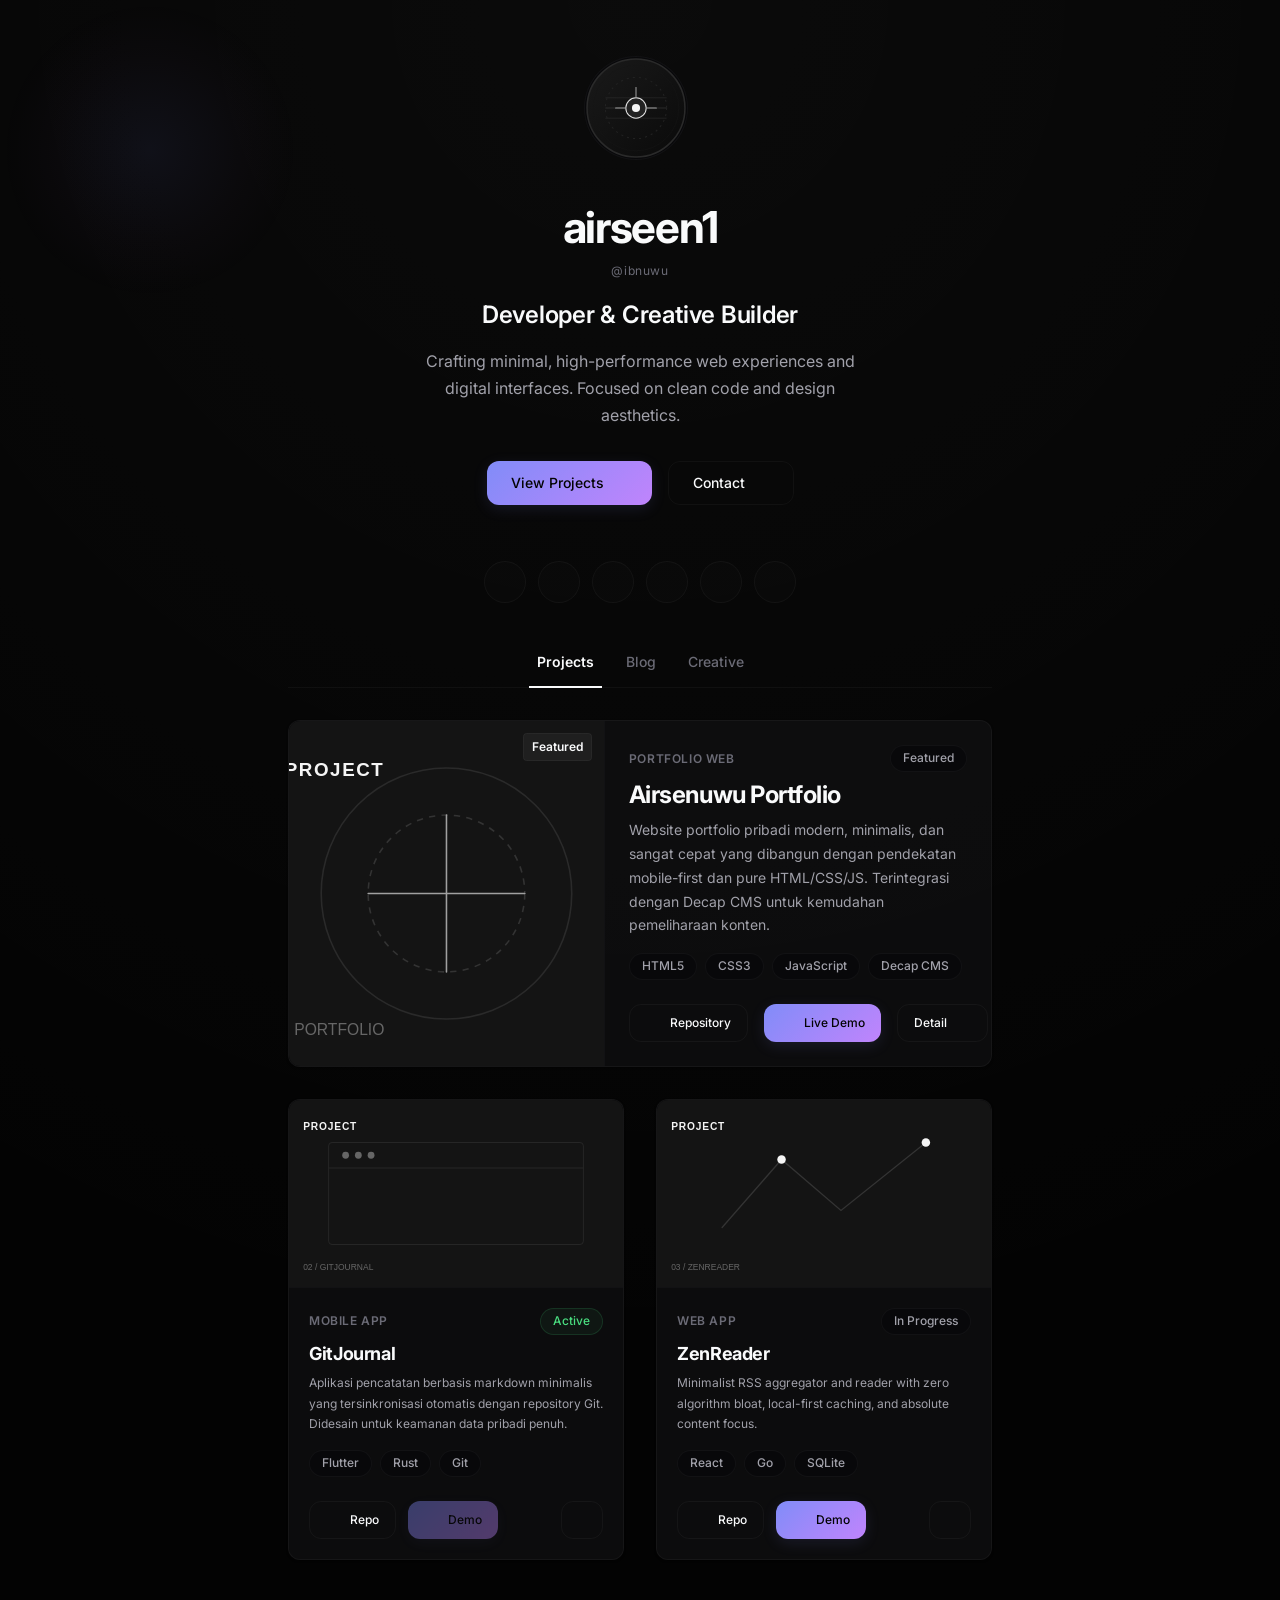
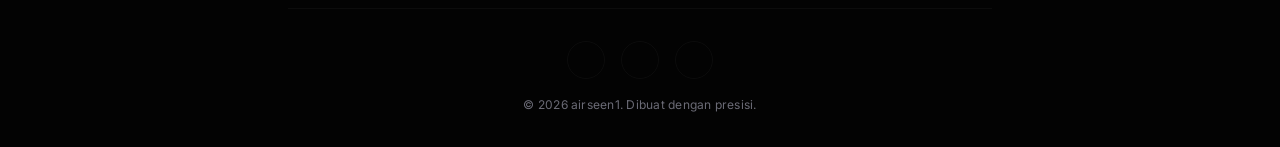
==== index.html @ 1fdd9e70 "baru" ====
<!DOCTYPE html>
<html lang="id">
<head>
  <meta charset="UTF-8">
  <meta name="viewport" content="width=device-width, initial-scale=1.0">
  <meta http-equiv="X-UA-Compatible" content="ie=edge">
  
  <title>airseen1 — Personal Portfolio</title>
  <meta name="description" content="Personal portfolio of airseen1 (ibnuwu). Developer & Creative. Modern, minimalis, dan sangat cepat.">
  
  <!-- SEO & Social Meta Tags -->
  <meta property="og:title" content="airseen1 — Personal Portfolio">
  <meta property="og:description" content="Personal portfolio of airseen1 (ibnuwu). Developer & Creative. Modern, minimalis, dan sangat cepat.">
  <meta property="og:type" content="website">
  <meta property="og:url" content="https://ibnuwu.github.io/airsenuwu/">
  <meta property="og:image" content="https://ibnuwu.github.io/airsenuwu/assets/images/og-image.png">
  <meta property="og:site_name" content="airseen1">
  
  <meta name="twitter:card" content="summary_large_image">
  <meta name="twitter:creator" content="@ibnuwu">
  <meta name="twitter:title" content="airseen1 — Personal Portfolio">
  <meta name="twitter:description" content="Personal portfolio of airseen1 (ibnuwu). Developer & Creative. Modern, minimalis, dan sangat cepat.">
  <meta name="twitter:image" content="https://ibnuwu.github.io/airsenuwu/assets/images/og-image.png">

  <!-- Favicon (Inline Minimal SVG) -->
  <link rel="icon" type="image/svg+xml" href="data:image/svg+xml,<svg xmlns=%22http://www.w3.org/2000/svg%22 viewBox=%220 0 100 100%22><rect width=%22100%22 height=%22100%22 rx=%2220%22 fill=%22%230a0a0a%22/><text y=%2265%22 x=%2225%22 font-family=%22sans-serif%22 font-size=%2250%22 font-weight=%22bold%22 fill=%22%23f5f5f5%22>a</text></svg>">

  <!-- Google Fonts — Inter -->
  <link rel="preconnect" href="https://fonts.googleapis.com">
  <link rel="preconnect" href="https://fonts.gstatic.com" crossorigin>
  <link href="https://fonts.googleapis.com/css2?family=Inter:wght@400;500;600;700&display=swap" rel="stylesheet">

  <!-- Styles -->
  <link rel="stylesheet" href="assets/css/variables.css">
  <link rel="stylesheet" href="assets/css/base.css">
  <link rel="stylesheet" href="assets/css/components.css">
  <link rel="stylesheet" href="assets/css/responsive.css">
</head>
<body>

  <!-- App Container -->
  <div class="container flex flex-col min-h-screen">
    
    <!-- Header / Navigation Shell -->
    <header class="w-full mt-8 mb-6 fade-in delay-1" id="main-header">
      <!-- Nav will be finalized in tabs & components -->
    </header>

    <!-- Main Content -->
    <main class="flex-grow w-full">
      <!-- Section: Hero (Phase 5) -->
      <section id="hero" class="w-full fade-in delay-1">
        
        <!-- Avatar Wrapper -->
        <div class="hero-avatar-wrapper fade-in delay-1">
          <img src="assets/images/profile/avatar.svg" alt="airseen1 Profile Picture" class="hero-avatar" width="104" height="104" decoding="async">
        </div>

        <!-- Heading Group -->
        <div class="hero-meta mb-4 fade-in delay-2">
          <h1 class="mb-1">airseen1</h1>
          <span>@ibnuwu</span>
        </div>

        <!-- Tagline & Bio -->
        <p class="hero-tagline mb-3 fade-in delay-2">Developer & Creative Builder</p>
        <p class="hero-bio mb-8 fade-in delay-3">
          Crafting minimal, high-performance web experiences and digital interfaces. Focused on clean code and design aesthetics.
        </p>

        <!-- CTA Buttons -->
        <div class="hero-actions mb-8 fade-in delay-3">
          <a href="#projects" class="btn btn-primary" id="btn-view-projects">
            <span>View Projects</span>
            <i data-lucide="arrow-right" class="icon-sm" aria-hidden="true"></i>
          </a>
          <a href="mailto:ibnuhandjn@gmail.com" class="btn btn-outline" id="btn-contact">
            <span>Contact</span>
            <i data-lucide="mail" class="icon-sm" aria-hidden="true"></i>
          </a>
        </div>

        <!-- Social Media Icons Row -->
        <div class="hero-socials fade-in delay-4">
          <a href="https://www.instagram.com/airseen1?igsh=MWx2OWZ6ajFoNWZ3YQ==" target="_blank" rel="noopener noreferrer" class="social-link" aria-label="Instagram Profile" title="Instagram">
            <i data-lucide="instagram" aria-hidden="true"></i>
            <span class="sr-only">Instagram</span>
          </a>
          <a href="https://github.com/Ibnuwu" target="_blank" rel="noopener noreferrer" class="social-link" aria-label="GitHub Profile" title="GitHub">
            <i data-lucide="github" aria-hidden="true"></i>
            <span class="sr-only">GitHub</span>
          </a>
          <a href="https://x.com/HamdddIbnu" target="_blank" rel="noopener noreferrer" class="social-link" aria-label="X Profile" title="X (Twitter)">
            <i data-lucide="twitter" aria-hidden="true"></i>
            <span class="sr-only">X (Twitter)</span>
          </a>
          <a href="https://tiktok.com/@ibnuwu" target="_blank" rel="noopener noreferrer" class="social-link" aria-label="TikTok Profile" title="TikTok">
            <i data-lucide="video" aria-hidden="true"></i>
            <span class="sr-only">TikTok</span>
          </a>
          <a href="https://pinterest.com/ibnuwu" target="_blank" rel="noopener noreferrer" class="social-link" aria-label="Pinterest Profile" title="Pinterest">
            <i data-lucide="pin" aria-hidden="true"></i>
            <span class="sr-only">Pinterest</span>
          </a>
          <a href="mailto:ibnuhandjn@gmail.com" class="social-link" aria-label="Kirim Email" title="Email">
            <i data-lucide="mail" aria-hidden="true"></i>
            <span class="sr-only">Email</span>
          </a>
        </div>

      </section>

      <!-- Section: Navigation Tab Bar (Phase 6) -->
      <section id="content-nav" class="w-full mt-8">
        <div class="tabs-container fade-in delay-4" role="tablist" aria-label="Portfolio Sections">
          <div class="tabs-wrapper flex justify-center">
            <button class="tab-btn active" data-tab="projects" aria-selected="true" role="tab" id="tab-projects" aria-controls="panel-projects">
              Projects
            </button>
            <button class="tab-btn" data-tab="blog" aria-selected="false" role="tab" id="tab-blog" aria-controls="panel-blog">
              Blog
            </button>
            <button class="tab-btn" data-tab="creative" aria-selected="false" role="tab" id="tab-creative" aria-controls="panel-creative">
              Creative
            </button>
          </div>
        </div>
      </section>

      <!-- Section: Dynamic Content Area (Phases 7, 8, 9) -->
      <section id="tab-content" class="w-full mt-8" aria-live="polite">
        
        <!-- Tab Panel: Projects -->
        <div id="panel-projects" class="tab-panel active fade-in" role="tabpanel" aria-labelledby="tab-projects">
          
          <div class="projects-section flex flex-col gap-8" id="projects-container">
            
            <!-- Featured Project (Full-Width Card) -->
            <div class="project-card featured-card card flex flex-col" id="featured-project">
              <div class="project-thumbnail-wrapper">
                <img src="assets/images/projects/project-featured.svg" alt="Airsenuwu Portfolio Thumbnail" class="project-thumbnail" width="400" height="220" loading="lazy" decoding="async">
                <span class="project-status badge-completed">Featured</span>
              </div>
              <div class="project-content flex flex-col justify-between">
                <div>
                  <div class="flex items-center justify-between mb-2">
                    <span class="project-category text-xs fw-semibold text-tertiary">Portfolio Web</span>
                    <span class="pill">Completed</span>
                  </div>
                  <h3 class="project-title text-xl fw-bold text-primary mb-2">Airsenuwu Portfolio</h3>
                  <p class="project-description text-sm text-secondary mb-4">
                    Website portfolio pribadi modern, minimalis, dan sangat cepat yang dibangun dengan pendekatan mobile-first dan pure HTML/CSS/JS. Terintegrasi dengan Decap CMS untuk kemudahan pemeliharaan konten.
                  </p>
                  <div class="project-tech-stack flex flex-wrap gap-2 mb-6">
                    <span class="pill">HTML5</span>
                    <span class="pill">CSS3</span>
                    <span class="pill">JavaScript</span>
                    <span class="pill">Decap CMS</span>
                  </div>
                </div>
                <div class="project-links flex gap-4">
                  <a href="https://github.com/Ibnuwu/airsenuwu" target="_blank" rel="noopener noreferrer" class="btn btn-outline btn-sm-action" aria-label="GitHub Repository untuk Airsenuwu Portfolio">
                    <i data-lucide="github" class="icon-sm" aria-hidden="true"></i>
                    <span>Repository</span>
                  </a>
                  <a href="https://ibnuwu.github.io/airsenuwu/" target="_blank" rel="noopener noreferrer" class="btn btn-primary btn-sm-action" aria-label="Live Demo untuk Airsenuwu Portfolio">
                    <i data-lucide="external-link" class="icon-sm" aria-hidden="true"></i>
                    <span>Live Demo</span>
                  </a>
                </div>
              </div>
            </div>

            <!-- Normal Projects Grid -->
            <div class="projects-grid">
              
              <!-- Project 1 -->
              <div class="project-card card flex flex-col">
                <div class="project-thumbnail-wrapper">
                  <img src="assets/images/projects/project-1.svg" alt="GitJournal Thumbnail" class="project-thumbnail" width="400" height="220" loading="lazy" decoding="async">
                </div>
                <div class="project-content flex flex-col justify-between flex-grow">
                  <div>
                    <div class="flex items-center justify-between mb-2">
                      <span class="project-category text-xs fw-semibold text-tertiary">Mobile App</span>
                      <span class="pill status-active">Active</span>
                    </div>
                    <h3 class="project-title text-md fw-bold text-primary mb-2">GitJournal</h3>
                    <p class="project-description text-xs text-secondary mb-4">
                      Aplikasi pencatatan berbasis markdown minimalis yang tersinkronisasi otomatis dengan repository Git. Didesain untuk keamanan data pribadi penuh.
                    </p>
                    <div class="project-tech-stack flex flex-wrap gap-2 mb-6">
                      <span class="pill">Flutter</span>
                      <span class="pill">Rust</span>
                      <span class="pill">Git</span>
                    </div>
                  </div>
                  <div class="project-links flex gap-3">
                    <a href="https://github.com/Ibnuwu" target="_blank" rel="noopener noreferrer" class="btn btn-outline btn-sm-action" aria-label="GitHub Repository untuk GitJournal">
                      <i data-lucide="github" class="icon-sm" aria-hidden="true"></i>
                      <span>Repo</span>
                    </a>
                    <a href="#" class="btn btn-primary btn-sm-action disabled" aria-label="Live Demo tidak tersedia untuk GitJournal" tabindex="-1">
                      <i data-lucide="external-link" class="icon-sm" aria-hidden="true"></i>
                      <span>Demo</span>
                    </a>
                  </div>
                </div>
              </div>

              <!-- Project 2 -->
              <div class="project-card card flex flex-col">
                <div class="project-thumbnail-wrapper">
                  <img src="assets/images/projects/project-2.svg" alt="ZenReader Thumbnail" class="project-thumbnail" width="400" height="220" loading="lazy" decoding="async">
                </div>
                <div class="project-content flex flex-col justify-between flex-grow">
                  <div>
                    <div class="flex items-center justify-between mb-2">
                      <span class="project-category text-xs fw-semibold text-tertiary">Web App</span>
                      <span class="pill status-progress">In Progress</span>
                    </div>
                    <h3 class="project-title text-md fw-bold text-primary mb-2">ZenReader</h3>
                    <p class="project-description text-xs text-secondary mb-4">
                      Minimalist RSS aggregator and reader with zero algorithm bloat, local-first caching, and absolute content focus.
                    </p>
                    <div class="project-tech-stack flex flex-wrap gap-2 mb-6">
                      <span class="pill">React</span>
                      <span class="pill">Go</span>
                      <span class="pill">SQLite</span>
                    </div>
                  </div>
                  <div class="project-links flex gap-3">
                    <a href="https://github.com/Ibnuwu" target="_blank" rel="noopener noreferrer" class="btn btn-outline btn-sm-action" aria-label="GitHub Repository untuk ZenReader">
                      <i data-lucide="github" class="icon-sm" aria-hidden="true"></i>
                      <span>Repo</span>
                    </a>
                    <a href="https://ibnuwu.github.io/" target="_blank" rel="noopener noreferrer" class="btn btn-primary btn-sm-action" aria-label="Live Demo untuk ZenReader">
                      <i data-lucide="external-link" class="icon-sm" aria-hidden="true"></i>
                      <span>Demo</span>
                    </a>
                  </div>
                </div>
              </div>

            </div>

          </div>

        </div>

        <!-- Tab Panel: Blog -->
        <div id="panel-blog" class="tab-panel hidden fade-in" role="tabpanel" aria-labelledby="tab-blog" aria-hidden="true">
          
          <div class="blog-section flex flex-col gap-6" id="blog-container">
            
            <!-- Blog Item 1 -->
            <article class="blog-item card">
              <a href="#" class="blog-link flex flex-col justify-between h-full p-6">
                <div>
                  <div class="flex items-center gap-3 mb-3">
                    <span class="pill">Cerpen</span>
                    <time class="blog-date text-xs text-tertiary" datetime="2026-06-14">14 Jun 2026</time>
                  </div>
                  <h3 class="blog-title text-md fw-bold text-primary mb-2">Misteri Jam Dinding Tua</h3>
                  <p class="blog-excerpt text-xs text-secondary mb-4">
                    Setiap malam jam itu berdentang tepat pada pukul 12, membawa kenangan aneh dari masa lalu yang tak pernah terjadi...
                  </p>
                </div>
                <div class="blog-footer flex items-center justify-between mt-2 pt-2 border-t border-solid border-border-hover">
                  <span class="text-xs fw-medium text-accent">Baca Selengkapnya</span>
                  <i data-lucide="arrow-up-right" class="icon-sm text-tertiary"></i>
                </div>
              </a>
            </article>

            <!-- Blog Item 2 -->
            <article class="blog-item card">
              <a href="#" class="blog-link flex flex-col justify-between h-full p-6">
                <div>
                  <div class="flex items-center gap-3 mb-3">
                    <span class="pill">Tutorial</span>
                    <time class="blog-date text-xs text-tertiary" datetime="2026-05-20">20 Mei 2026</time>
                  </div>
                  <h3 class="blog-title text-md fw-bold text-primary mb-2">Membangun Design System Minimalis dengan CSS Custom Properties</h3>
                  <p class="blog-excerpt text-xs text-secondary mb-4">
                    Panduan praktis merancang warna, tipografi, dan grid tokens yang tangguh, clean, dan mudah dipelihara menggunakan native CSS.
                  </p>
                </div>
                <div class="blog-footer flex items-center justify-between mt-2 pt-2 border-t border-solid border-border-hover">
                  <span class="text-xs fw-medium text-accent">Baca Selengkapnya</span>
                  <i data-lucide="arrow-up-right" class="icon-sm text-tertiary"></i>
                </div>
              </a>
            </article>

            <!-- Blog Item 3 -->
            <article class="blog-item card">
              <a href="#" class="blog-link flex flex-col justify-between h-full p-6">
                <div>
                  <div class="flex items-center gap-3 mb-3">
                    <span class="pill">Review</span>
                    <time class="blog-date text-xs text-tertiary" datetime="2026-04-12">12 Apr 2026</time>
                  </div>
                  <h3 class="blog-title text-md fw-bold text-primary mb-2">Review Buku: Quiet — Kekuatan Introvert di Dunia yang Berisik</h3>
                  <p class="blog-excerpt text-xs text-secondary mb-4">
                    Catatan kritis dan ulasan mendalam mengenai karya Susan Cain tentang bagaimana kontribusi kaum tenang sering kali diremehkan.
                  </p>
                </div>
                <div class="blog-footer flex items-center justify-between mt-2 pt-2 border-t border-solid border-border-hover">
                  <span class="text-xs fw-medium text-accent">Baca Selengkapnya</span>
                  <i data-lucide="arrow-up-right" class="icon-sm text-tertiary"></i>
                </div>
              </a>
            </article>

          </div>

        </div>

        <!-- Tab Panel: Creative -->
        <div id="panel-creative" class="tab-panel hidden fade-in" role="tabpanel" aria-labelledby="tab-creative" aria-hidden="true">
          
          <div class="creative-section flex flex-col gap-6">
            
            <!-- Category Filters -->
            <div class="creative-filters flex flex-wrap gap-2 justify-center" role="group" aria-label="Filter Creative Works">
              <button class="filter-btn active" data-filter="all">All</button>
              <button class="filter-btn" data-filter="photography">Photography</button>
              <button class="filter-btn" data-filter="artwork">Artwork</button>
              <button class="filter-btn" data-filter="design">Design</button>
              <button class="filter-btn" data-filter="experiment">Eksperimen</button>
            </div>

            <!-- Gallery Grid -->
            <div class="creative-grid" id="creative-container">
              
              <!-- Gallery Item 1 -->
              <div class="creative-item card" data-category="photography">
                <button class="gallery-trigger" aria-label="Lihat Silence of the Mist">
                  <div class="creative-img-wrapper">
                    <img src="assets/images/creative/creative-1.svg" alt="Silence of the Mist" class="creative-img" width="300" height="400" loading="lazy" decoding="async">
                  </div>
                  <div class="creative-meta p-4 flex justify-between items-center">
                    <div>
                      <span class="creative-category text-xs fw-semibold text-tertiary">Photography</span>
                      <h4 class="creative-title text-sm fw-medium text-primary">Silence of the Mist</h4>
                    </div>
                    <i data-lucide="maximize-2" class="icon-sm text-tertiary" aria-hidden="true"></i>
                  </div>
                </button>
              </div>

              <!-- Gallery Item 2 -->
              <div class="creative-item card" data-category="artwork">
                <button class="gallery-trigger" aria-label="Lihat Neon Cyberpunk Sphere">
                  <div class="creative-img-wrapper">
                    <img src="assets/images/creative/creative-2.svg" alt="Neon Cyberpunk Sphere" class="creative-img" width="300" height="300" loading="lazy" decoding="async">
                  </div>
                  <div class="creative-meta p-4 flex justify-between items-center">
                    <div>
                      <span class="creative-category text-xs fw-semibold text-tertiary">Artwork</span>
                      <h4 class="creative-title text-sm fw-medium text-primary">Neon Cyberpunk Sphere</h4>
                    </div>
                    <i data-lucide="maximize-2" class="icon-sm text-tertiary" aria-hidden="true"></i>
                  </div>
                </button>
              </div>

              <!-- Gallery Item 3 -->
              <div class="creative-item card" data-category="design">
                <button class="gallery-trigger" aria-label="Lihat Minimal Web Layout Concept">
                  <div class="creative-img-wrapper">
                    <img src="assets/images/creative/creative-3.svg" alt="Minimal Web Layout Concept" class="creative-img" width="300" height="200" loading="lazy" decoding="async">
                  </div>
                  <div class="creative-meta p-4 flex justify-between items-center">
                    <div>
                      <span class="creative-category text-xs fw-semibold text-tertiary">Design</span>
                      <h4 class="creative-title text-sm fw-medium text-primary">Minimal Web Layout Concept</h4>
                    </div>
                    <i data-lucide="maximize-2" class="icon-sm text-tertiary" aria-hidden="true"></i>
                  </div>
                </button>
              </div>

              <!-- Gallery Item 4 -->
              <div class="creative-item card" data-category="experiment">
                <button class="gallery-trigger" aria-label="Lihat Generative Canvas Wireframe">
                  <div class="creative-img-wrapper">
                    <img src="assets/images/creative/creative-4.svg" alt="Generative Canvas Wireframe" class="creative-img" width="300" height="300" loading="lazy" decoding="async">
                  </div>
                  <div class="creative-meta p-4 flex justify-between items-center">
                    <div>
                      <span class="creative-category text-xs fw-semibold text-tertiary">Eksperimen</span>
                      <h4 class="creative-title text-sm fw-medium text-primary">Generative Canvas Wireframe</h4>
                    </div>
                    <i data-lucide="maximize-2" class="icon-sm text-tertiary" aria-hidden="true"></i>
                  </div>
                </button>
              </div>

            </div>

          </div>

        </div>

      </section>
    </main>

    <!-- Footer -->
    <footer class="footer-container fade-in delay-5" id="main-footer">
      <div class="footer-socials">
        <a href="https://x.com/HamdddIbnu" target="_blank" rel="noopener noreferrer" class="footer-link" aria-label="X (Twitter) Profile" title="X (Twitter)">
          <i data-lucide="twitter" aria-hidden="true"></i>
        </a>
        <a href="https://www.instagram.com/airseen1?igsh=MWx2OWZ6ajFoNWZ3YQ==" target="_blank" rel="noopener noreferrer" class="footer-link" aria-label="Instagram Profile" title="Instagram">
          <i data-lucide="instagram" aria-hidden="true"></i>
        </a>
        <a href="mailto:ibnuhandjn@gmail.com" class="footer-link" aria-label="Email" title="Email">
          <i data-lucide="mail" aria-hidden="true"></i>
        </a>
      </div>
      <p class="footer-copyright">&copy; 2026 airseen1. Dibuat dengan presisi.</p>
    </footer>

  </div>

  <!-- Lightbox Modal -->
  <div id="lightbox" class="lightbox modal-hidden" role="dialog" aria-modal="true" aria-label="Galeri Gambar Zoom">
    <button class="lightbox-close" aria-label="Tutup Galeri Zoom">&times;</button>
    <div class="lightbox-content">
      <img id="lightbox-img" src="" alt="">
      <div id="lightbox-caption" class="lightbox-caption text-sm text-secondary mt-4"></div>
    </div>
  </div>

  <!-- Detailed Reader Modal -->
  <div id="reader-modal" class="reader-modal modal-hidden" role="dialog" aria-modal="true" aria-label="Pembaca Konten">
    <div class="reader-modal-overlay"></div>
    <div class="reader-modal-container">
      <button class="reader-modal-close" aria-label="Tutup Konten">&times;</button>
      <div class="reader-modal-body">
        <div id="reader-hero-wrapper" class="reader-hero-wrapper">
          <img id="reader-img" src="" alt="" class="reader-img">
        </div>
        <div class="reader-meta">
          <span id="reader-category" class="pill"></span>
          <span id="reader-date" class="reader-date-text"></span>
        </div>
        <h2 id="reader-title" class="reader-title-text"></h2>
        <hr class="reader-divider">
        <div id="reader-content" class="reader-content markdown-body"></div>
      </div>
    </div>
  </div>

  <!-- Scripts -->
  <script src="https://unpkg.com/lucide@latest"></script>
  <script src="https://cdn.jsdelivr.net/npm/marked/marked.min.js"></script>
  <script src="assets/js/utils.js" defer></script>
  <script src="assets/js/tabs.js" defer></script>
  <script src="assets/js/app.js" defer></script>
</body>
</html>
---- assets/css/variables.css ----
/* ==========================================================
   variables.css — Design Tokens for airseen1 Portfolio
   ========================================================== */

:root {
  /* --- Colors (Premium Dark Theme with Violet Accent) --- */
  --bg-primary: #030303;
  --bg-secondary: #08080a;
  --bg-card: rgba(17, 17, 19, 0.65);
  --bg-elevated: rgba(26, 26, 30, 0.85);
  --bg-glass: rgba(8, 8, 10, 0.75);

  --text-primary: #f9fafb;
  --text-secondary: #a1a1aa;
  --text-tertiary: #6b6b76;

  --border: rgba(255, 255, 255, 0.04);
  --border-hover: rgba(255, 255, 255, 0.09);
  --border-active: rgba(129, 140, 248, 0.4);

  --accent-solid: #818cf8;
  --accent-solid-hover: #c084fc;
  --accent: #e4e4e7;
  --accent-hover: #ffffff;
  
  --accent-gradient: linear-gradient(135deg, #818cf8 0%, #c084fc 100%);
  --accent-glow: rgba(129, 140, 248, 0.12);
  --accent-glow-hover: rgba(192, 132, 252, 0.22);

  --backdrop-blur: blur(16px);

  /* --- Typography --- */
  --font-family: 'Inter', system-ui, -apple-system, BlinkMacSystemFont, 'Segoe UI', Roboto, sans-serif;

  --fs-xs: 0.75rem;    /* 12px */
  --fs-sm: 0.875rem;   /* 14px */
  --fs-base: 1rem;     /* 16px */
  --fs-md: 1.125rem;   /* 18px */
  --fs-lg: 1.25rem;    /* 20px */
  --fs-xl: 1.5rem;     /* 24px */
  --fs-2xl: 2rem;      /* 32px */
  --fs-3xl: 2.75rem;   /* 44px */

  --fw-regular: 400;
  --fw-medium: 500;
  --fw-semibold: 600;
  --fw-bold: 700;

  --lh-tight: 1.25;
  --lh-normal: 1.5;
  --lh-relaxed: 1.7;

  /* --- Spacing --- */
  --space-1: 0.25rem;  /* 4px */
  --space-2: 0.5rem;   /* 8px */
  --space-3: 0.75rem;  /* 12px */
  --space-4: 1rem;     /* 16px */
  --space-5: 1.25rem;  /* 20px */
  --space-6: 1.5rem;   /* 24px */
  --space-8: 2rem;     /* 32px */
  --space-10: 2.5rem;  /* 40px */
  --space-12: 3rem;    /* 48px */
  --space-16: 4rem;    /* 64px */

  /* --- Border Radius --- */
  --radius-xs: 4px;
  --radius-sm: 8px;
  --radius-md: 12px;
  --radius-lg: 20px;
  --radius-full: 9999px;

  /* --- Shadows (Premium Soft Shadows) --- */
  --shadow-sm: 0 1px 2px rgba(0, 0, 0, 0.5);
  --shadow-md: 0 4px 20px rgba(0, 0, 0, 0.6);
  --shadow-lg: 0 10px 30px rgba(0, 0, 0, 0.7);
  --shadow-glow: 0 0 20px rgba(255, 255, 255, 0.05);

  /* --- Transitions --- */
  --transition-fast: 120ms cubic-bezier(0.4, 0, 0.2, 1);
  --transition-normal: 200ms cubic-bezier(0.4, 0, 0.2, 1);
  --transition-slow: 350ms cubic-bezier(0.4, 0, 0.2, 1);

  /* --- Layout --- */
  --container-max: 720px;
  --container-padding: var(--space-6);
}
---- assets/css/base.css ----
/* ==========================================================
   base.css — Reset & Global Styles
   ========================================================== */

/* --- Reset --- */
*,
*::before,
*::after {
  margin: 0;
  padding: 0;
  box-sizing: border-box;
}

html {
  font-size: 100%;
  scroll-behavior: smooth;
  -webkit-text-size-adjust: 100%;
  text-size-adjust: 100%;
}

body {
  font-family: var(--font-family);
  font-size: var(--fs-base);
  font-weight: var(--fw-regular);
  line-height: var(--lh-normal);
  color: var(--text-primary);
  background-color: var(--bg-primary);
  background-image: radial-gradient(circle at 50% 0%, rgba(255, 255, 255, 0.03) 0%, transparent 75%);
  -webkit-font-smoothing: antialiased;
  -moz-osx-font-smoothing: grayscale;
  overflow-x: hidden;
}

img,
picture,
video,
canvas,
svg {
  display: block;
  max-width: 100%;
}

input,
button,
textarea,
select {
  font: inherit;
  color: inherit;
}

a {
  color: inherit;
  text-decoration: none;
}

ul,
ol {
  list-style: none;
}

button {
  cursor: pointer;
  background: none;
  border: none;
}

/* --- Typography --- */
h1, h2, h3, h4, h5, h6 {
  font-weight: var(--fw-semibold);
  line-height: var(--lh-tight);
  letter-spacing: -0.02em;
}

p {
  line-height: var(--lh-relaxed);
}

/* --- Layout --- */
.container {
  width: 100%;
  max-width: var(--container-max);
  margin-inline: auto;
  padding-inline: var(--container-padding);
}

/* --- Selection --- */
::selection {
  background-color: rgba(255, 255, 255, 0.07);
  color: var(--text-primary);
}

/* --- Focus --- */
:focus-visible {
  outline: 2px solid var(--accent);
  outline-offset: 2px;
}

/* --- Scrollbar (subtle) --- */
::-webkit-scrollbar {
  width: 8px;
}

::-webkit-scrollbar-track {
  background: var(--bg-primary);
}

::-webkit-scrollbar-thumb {
  background: var(--border);
  border-radius: var(--radius-full);
  border: 2px solid var(--bg-primary);
}

::-webkit-scrollbar-thumb:hover {
  background: var(--text-tertiary);
}

/* --- Screen Reader Only --- */
.sr-only {
  position: absolute;
  width: 1px;
  height: 1px;
  padding: 0;
  margin: -1px;
  overflow: hidden;
  clip: rect(0, 0, 0, 0);
  white-space: nowrap;
  border-width: 0;
}

/* --- Utility: Text --- */
.text-primary { color: var(--text-primary); }
.text-secondary { color: var(--text-secondary); }
.text-tertiary { color: var(--text-tertiary); }
.text-accent { color: var(--accent); }

.text-xs { font-size: var(--fs-xs); }
.text-sm { font-size: var(--fs-sm); }
.text-base { font-size: var(--fs-base); }
.text-md { font-size: var(--fs-md); }
.text-lg { font-size: var(--fs-lg); }
.text-xl { font-size: var(--fs-xl); }
.text-2xl { font-size: var(--fs-2xl); }

.text-center { text-align: center; }

.fw-regular { font-weight: var(--fw-regular); }
.fw-medium { font-weight: var(--fw-medium); }
.fw-semibold { font-weight: var(--fw-semibold); }
.fw-bold { font-weight: var(--fw-bold); }

/* --- Utility: Flex --- */
.flex { display: flex; }
.flex-col { flex-direction: column; }
.flex-wrap { flex-wrap: wrap; }
.items-center { align-items: center; }
.justify-center { justify-content: center; }
.justify-between { justify-content: space-between; }
.gap-1 { gap: var(--space-1); }
.gap-2 { gap: var(--space-2); }
.gap-3 { gap: var(--space-3); }
.gap-4 { gap: var(--space-4); }
.gap-6 { gap: var(--space-6); }
.gap-8 { gap: var(--space-8); }

/* --- Utility: Spacing --- */
.mt-2 { margin-top: var(--space-2); }
.mt-4 { margin-top: var(--space-4); }
.mt-6 { margin-top: var(--space-6); }
.mt-8 { margin-top: var(--space-8); }
.mt-12 { margin-top: var(--space-12); }
.mb-1 { margin-bottom: var(--space-1); }
.mb-2 { margin-bottom: var(--space-2); }
.mb-3 { margin-bottom: var(--space-3); }
.mb-4 { margin-bottom: var(--space-4); }
.mb-6 { margin-bottom: var(--space-6); }
.mb-8 { margin-bottom: var(--space-8); }
.py-4 { padding-block: var(--space-4); }
.py-6 { padding-block: var(--space-6); }
.py-8 { padding-block: var(--space-8); }
.min-h-screen { min-height: 100vh; }
.flex-grow { flex-grow: 1; }
.w-full { width: 100%; }

/* --- Utility: Button Base (Premium styling) --- */
.btn {
  display: inline-flex;
  align-items: center;
  justify-content: center;
  gap: var(--space-2);
  padding: var(--space-3) var(--space-6);
  min-height: 44px;
  font-size: var(--fs-sm);
  font-weight: var(--fw-medium);
  line-height: 1;
  border-radius: var(--radius-md);
  transition: background-color var(--transition-normal),
              border-color var(--transition-normal),
              box-shadow var(--transition-normal),
              transform var(--transition-normal);
  cursor: pointer;
  white-space: nowrap;
  -webkit-tap-highlight-color: transparent;
}

.btn-primary {
  background: var(--accent-gradient);
  color: #030303;
  border: none;
  box-shadow: 0 4px 15px var(--accent-glow);
}

.btn-primary:hover {
  opacity: 0.92;
  box-shadow: 0 6px 20px var(--accent-glow-hover);
  transform: translateY(-2px);
}

.btn-primary:active {
  transform: translateY(-0.5px);
  box-shadow: 0 2px 8px var(--accent-glow);
}

.btn-outline {
  background-color: transparent;
  color: var(--text-primary);
  border: 1px solid var(--border);
}

.btn-outline:hover {
  border-color: var(--accent-solid-hover);
  background-color: rgba(129, 140, 248, 0.03);
  transform: translateY(-2px);
}

.btn-outline:active {
  transform: translateY(-0.5px);
  background-color: rgba(129, 140, 248, 0.06);
}

/* --- Utility: Pill / Tag --- */
.pill {
  display: inline-flex;
  align-items: center;
  padding: var(--space-1) var(--space-3);
  font-size: var(--fs-xs);
  font-weight: var(--fw-medium);
  color: var(--text-secondary);
  background-color: var(--bg-secondary);
  border: 1px solid var(--border);
  border-radius: var(--radius-full);
  line-height: 1.4;
  transition: border-color var(--transition-normal);
}

.pill:hover {
  border-color: var(--border-hover);
}

/* --- Utility: Card --- */
.card {
  background-color: var(--bg-card);
  border: 1px solid var(--border);
  border-radius: var(--radius-md);
  overflow: hidden;
  transition: border-color var(--transition-normal),
              box-shadow var(--transition-normal),
              transform var(--transition-normal);
}

.card:hover {
  border-color: var(--border-hover);
  box-shadow: var(--shadow-md);
  transform: translateY(-2px);
}

/* --- Animations --- */
@keyframes fadeIn {
  from {
    opacity: 0;
    transform: translateY(8px);
  }
  to {
    opacity: 1;
    transform: translateY(0);
  }
}

.fade-in {
  animation: fadeIn 0.5s cubic-bezier(0.16, 1, 0.3, 1) forwards;
}

/* Staggered delay helpers */
.delay-1 { animation-delay: 60ms; }
.delay-2 { animation-delay: 120ms; }
.delay-3 { animation-delay: 180ms; }
.delay-4 { animation-delay: 240ms; }
.delay-5 { animation-delay: 300ms; }

/* Start hidden for animation */
[class*="fade-in"] {
  opacity: 0;
}

/* --- Premium Dynamic Background Glow --- */
.cursor-glow {
  position: fixed;
  top: 0;
  left: 0;
  width: 300px;
  height: 300px;
  background: radial-gradient(circle, rgba(129, 140, 248, 0.07) 0%, rgba(192, 132, 252, 0.02) 45%, transparent 70%);
  border-radius: var(--radius-full);
  pointer-events: none;
  z-index: -1;
  will-change: transform;
}

/* Glassmorphism updates for cards */
.card {
  background: var(--bg-card) !important;
  backdrop-filter: var(--backdrop-blur);
  -webkit-backdrop-filter: var(--backdrop-blur);
  border: 1px solid var(--border);
  box-shadow: var(--shadow-sm);
}

.card:hover {
  border-color: var(--border-hover);
  box-shadow: 0 0 20px rgba(129, 140, 248, 0.05), var(--shadow-md);
}

/* --- Skeleton Screen Loaders --- */
.skeleton-card, .skeleton-blog-item {
  background: var(--bg-card);
  border: 1px solid var(--border);
  overflow: hidden;
  position: relative;
  border-radius: var(--radius-md);
}

.skeleton-featured {
  min-height: 280px;
}

.skeleton-thumbnail {
  width: 100%;
  aspect-ratio: 16 / 9;
  background: rgba(255, 255, 255, 0.02);
}

.skeleton-content {
  padding: var(--space-5);
  display: flex;
  flex-direction: column;
  gap: 12px;
}

.skeleton-line {
  height: 14px;
  background: rgba(255, 255, 255, 0.03);
  border-radius: var(--radius-xs);
  position: relative;
  overflow: hidden;
}

.skeleton-line.w-1\/4 { width: 25%; }
.skeleton-line.w-1\/3 { width: 33.33%; }
.skeleton-line.w-1\/2 { width: 50%; }
.skeleton-line.w-3\/4 { width: 75%; }
.skeleton-line.w-full { width: 100%; }

.skeleton-animate {
  position: relative;
  overflow: hidden;
}

.skeleton-animate::after {
  content: '';
  position: absolute;
  top: 0;
  right: 0;
  bottom: 0;
  left: 0;
  transform: translateX(-100%);
  background-image: linear-gradient(
    90deg,
    rgba(255, 255, 255, 0) 0%,
    rgba(255, 255, 255, 0.03) 20%,
    rgba(255, 255, 255, 0.06) 60%,
    rgba(255, 255, 255, 0) 100%
  );
  animation: shimmer 1.6s infinite;
}

@keyframes shimmer {
  100% {
    transform: translateX(100%);
  }
}
---- assets/css/components.css ----
/* ==========================================================
   components.css — Component Styles
   ========================================================== */

/* --- Hero Section --- */
#hero {
  padding-block: var(--space-12) var(--space-8);
  display: flex;
  flex-direction: column;
  align-items: center;
  text-align: center;
}

.hero-avatar-wrapper {
  position: relative;
  width: 104px;
  height: 104px;
  margin-bottom: var(--space-6);
}

.hero-avatar {
  border-radius: var(--radius-full);
  border: 1px solid var(--border);
  background-color: var(--bg-secondary);
  object-fit: cover;
  transition: border-color var(--transition-normal),
              transform var(--transition-slow);
}

.hero-avatar-wrapper:hover .hero-avatar {
  border-color: var(--text-secondary);
  transform: scale(1.04);
}

.hero-meta {
  line-height: var(--lh-tight);
}

.hero-meta h1 {
  font-size: var(--fs-xl);
  font-weight: var(--fw-bold);
  letter-spacing: -0.03em;
}

.hero-meta span {
  font-size: var(--fs-xs);
  color: var(--text-tertiary);
  letter-spacing: 0.05em;
}

.hero-tagline {
  font-size: var(--fs-md);
  font-weight: var(--fw-semibold);
  letter-spacing: -0.01em;
  color: var(--text-primary);
}

.hero-bio {
  color: var(--text-secondary);
  font-size: var(--fs-sm);
  line-height: var(--lh-relaxed);
  max-width: 460px;
  margin-inline: auto;
}

.hero-actions {
  display: flex;
  justify-content: center;
  gap: var(--space-4);
}

/* --- Redesigned Social Links --- */
.hero-socials {
  display: flex;
  justify-content: center;
  align-items: center;
  gap: var(--space-3);
  margin-top: var(--space-6);
}

.social-link {
  display: inline-flex;
  align-items: center;
  justify-content: center;
  width: 42px;
  height: 42px;
  border-radius: var(--radius-full);
  border: 1px solid var(--border);
  background-color: rgba(255, 255, 255, 0.01);
  color: var(--text-secondary);
  transition: border-color var(--transition-normal),
              background-color var(--transition-normal),
              color var(--transition-normal),
              transform var(--transition-normal);
  -webkit-tap-highlight-color: transparent;
}

.social-link:hover {
  border-color: var(--accent);
  background-color: rgba(255, 255, 255, 0.03);
  color: var(--text-primary);
  transform: translateY(-2px);
}

.social-link:active {
  transform: translateY(0);
}

/* Lucide Icon override */
.social-link svg {
  width: 18px;
  height: 18px;
  stroke-width: 1.5px;
}

.icon-sm {
  width: 16px;
  height: 16px;
  stroke-width: 1.75px;
}

/* --- Tabs Navigation --- */
.tabs-container {
  border-bottom: 1px solid var(--border);
  width: 100%;
}

.tabs-wrapper {
  margin-bottom: -1px; /* Align active indicator line with the border */
  gap: var(--space-4);
}

.tab-btn {
  position: relative;
  padding: var(--space-4) var(--space-2);
  font-size: var(--fs-sm);
  font-weight: var(--fw-medium);
  color: var(--text-tertiary);
  transition: color var(--transition-fast);
  min-height: 44px; /* Touch target size */
  text-align: center;
  background: none;
  border: none;
  cursor: pointer;
  -webkit-tap-highlight-color: transparent;
}

.tab-btn::after {
  content: '';
  position: absolute;
  bottom: 0;
  left: 0;
  width: 100%;
  height: 2px;
  background-color: var(--text-primary);
  transform: scaleX(0);
  transform-origin: bottom center;
  transition: transform var(--transition-normal);
}

.tab-btn:hover {
  color: var(--text-secondary);
}

.tab-btn.active {
  color: var(--text-primary);
  font-weight: var(--fw-semibold);
}

.tab-btn.active::after {
  transform: scaleX(1);
}

/* --- Tab Panels --- */
.tab-panel {
  display: block;
  width: 100%;
}

.tab-panel.hidden {
  display: none !important;
}

/* --- Project Cards & Grid --- */
.projects-section {
  width: 100%;
}

.project-card {
  position: relative;
  display: flex;
  flex-direction: column;
}

.project-thumbnail-wrapper {
  position: relative;
  width: 100%;
  aspect-ratio: 16 / 9;
  background-color: var(--bg-secondary);
  overflow: hidden;
  border-bottom: 1px solid var(--border);
}

.project-thumbnail {
  width: 100%;
  height: 100%;
  object-fit: cover;
  transition: transform var(--transition-slow) ease;
}

.project-card:hover .project-thumbnail {
  transform: scale(1.02);
}

.project-status {
  position: absolute;
  top: var(--space-3);
  right: var(--space-3);
  font-size: var(--fs-xs);
  font-weight: var(--fw-semibold);
  padding: 4px 8px;
  border-radius: var(--radius-xs);
  z-index: 10;
  backdrop-filter: blur(8px);
  -webkit-backdrop-filter: blur(8px);
}

.badge-completed {
  background-color: rgba(255, 255, 255, 0.05);
  color: var(--text-primary);
  border: 1px solid var(--border);
}

.project-content {
  padding: var(--space-5);
}

.project-category {
  letter-spacing: 0.05em;
  text-transform: uppercase;
}

.status-active {
  background-color: rgba(74, 222, 128, 0.05);
  color: #4ade80;
  border: 1px solid rgba(74, 222, 128, 0.15);
}

.status-progress {
  background-color: rgba(250, 204, 21, 0.05);
  color: #facc15;
  border: 1px solid rgba(250, 204, 21, 0.15);
}

.btn-sm-action {
  padding: var(--space-2) var(--space-4);
  font-size: var(--fs-xs);
  min-height: 38px;
}

.btn.disabled {
  opacity: 0.4;
  cursor: not-allowed;
  pointer-events: none;
}

/* Featured Card Layout (Flex Col on mobile, Flex Row on desktop via media query in responsive.css) */
.featured-card {
  width: 100%;
}

.featured-card .project-thumbnail-wrapper {
  aspect-ratio: 16 / 9;
}

/* Projects normal grid (1 col by default, responsive.css will make it 2 col) */
.projects-grid {
  display: grid;
  grid-template-columns: 1fr;
  gap: var(--space-6);
}

/* --- Blog Section --- */
.blog-item {
  transition: transform var(--transition-normal), border-color var(--transition-normal);
}

.blog-link {
  display: flex;
  flex-direction: column;
  text-decoration: none;
  color: inherit;
  width: 100%;
}

.blog-title {
  transition: color var(--transition-fast) ease;
  line-height: var(--lh-tight);
}

.blog-item:hover .blog-title {
  color: var(--accent-hover);
}

.blog-item:hover {
  transform: translateY(-2px);
  border-color: var(--border-hover);
}

.blog-item:active {
  transform: translateY(0);
}

.blog-excerpt {
  line-height: var(--lh-relaxed);
}

.blog-footer svg {
  transition: transform var(--transition-normal) ease, color var(--transition-normal) ease;
}

.blog-link:hover .blog-footer svg {
  transform: translate(2px, -2px);
  color: var(--text-primary);
}

.border-t {
  border-top: 1px solid var(--border);
}

/* --- Creative Gallery Section --- */
.creative-filters {
  margin-bottom: var(--space-4);
}

.filter-btn {
  padding: var(--space-2) var(--space-4);
  font-size: var(--fs-xs);
  font-weight: var(--fw-medium);
  color: var(--text-secondary);
  background-color: var(--bg-secondary);
  border: 1px solid var(--border);
  border-radius: var(--radius-full);
  min-height: 38px;
  cursor: pointer;
  transition: all var(--transition-fast) ease;
  -webkit-tap-highlight-color: transparent;
}

.filter-btn:hover {
  color: var(--text-primary);
  border-color: var(--border-hover);
}

.filter-btn.active {
  color: var(--bg-primary);
  background-color: var(--text-primary);
  border-color: var(--text-primary);
}

.creative-grid {
  display: grid;
  grid-template-columns: 1fr;
  gap: var(--space-6);
}

.creative-item {
  transition: opacity var(--transition-slow) ease,
              transform var(--transition-normal) ease;
}

.creative-item.hidden {
  display: none !important;
}

.gallery-trigger {
  width: 100%;
  text-align: left;
  display: flex;
  flex-direction: column;
  background: none;
  border: none;
  padding: 0;
  cursor: pointer;
}

.creative-img-wrapper {
  position: relative;
  width: 100%;
  overflow: hidden;
  background-color: var(--bg-secondary);
  border-bottom: 1px solid var(--border);
}

.creative-img {
  width: 100%;
  height: auto;
  display: block;
  transition: transform var(--transition-slow) ease;
}

.creative-item:hover .creative-img {
  transform: scale(1.03);
}

.creative-item:hover {
  transform: translateY(-2px);
}

.creative-item:active {
  transform: translateY(0);
}

.creative-category {
  letter-spacing: 0.05em;
  text-transform: uppercase;
  display: block;
}

/* --- Lightbox Modal --- */
.lightbox {
  position: fixed;
  top: 0;
  left: 0;
  width: 100vw;
  height: 100vh;
  background-color: rgba(3, 3, 3, 0.98);
  z-index: 1000;
  display: flex;
  flex-direction: column;
  align-items: center;
  justify-content: center;
  padding: var(--space-6);
  opacity: 0;
  pointer-events: none;
  transition: opacity var(--transition-normal) ease;
}

.lightbox.modal-hidden {
  opacity: 0 !important;
  pointer-events: none !important;
}

.lightbox:not(.modal-hidden) {
  opacity: 1;
  pointer-events: auto;
}

.lightbox-close {
  position: absolute;
  top: var(--space-6);
  right: var(--space-6);
  font-size: 2.5rem;
  color: var(--text-secondary);
  background: none;
  border: none;
  cursor: pointer;
  transition: color var(--transition-fast) ease;
  line-height: 1;
  z-index: 1010;
}

.lightbox-close:hover {
  color: var(--text-primary);
}

.lightbox-content {
  max-width: 90%;
  max-height: 80%;
  display: flex;
  flex-direction: column;
  align-items: center;
}

.lightbox-content img {
  max-width: 100%;
  max-height: 70vh;
  object-fit: contain;
  border-radius: var(--radius-md);
  border: 1px solid var(--border);
  box-shadow: var(--shadow-lg);
  animation: zoomIn 0.3s ease forwards;
}

.lightbox-caption {
  text-align: center;
}

@keyframes zoomIn {
  from {
    transform: scale(0.95);
    opacity: 0;
  }
  to {
    transform: scale(1);
    opacity: 1;
  }
}

/* --- Redesigned Footer Section --- */
.footer-container {
  display: flex;
  flex-direction: column;
  align-items: center;
  gap: var(--space-4);
  width: 100%;
  padding-block: var(--space-8);
  margin-top: var(--space-12);
  border-top: 1px solid var(--border);
}

.footer-socials {
  display: flex;
  justify-content: center;
  align-items: center;
  gap: var(--space-4);
}

.footer-link {
  display: inline-flex;
  align-items: center;
  justify-content: center;
  width: 38px;
  height: 38px;
  border-radius: var(--radius-full);
  border: 1px solid var(--border);
  color: var(--text-secondary);
  transition: border-color var(--transition-normal),
              background-color var(--transition-normal),
              color var(--transition-normal),
              transform var(--transition-normal);
  -webkit-tap-highlight-color: transparent;
}

.footer-link:hover {
  border-color: var(--accent);
  background-color: rgba(255, 255, 255, 0.03);
  color: var(--text-primary);
  transform: translateY(-2px);
}

.footer-link:active {
  transform: translateY(0);
}

.footer-link svg {
  width: 16px;
  height: 16px;
  stroke-width: 1.75px;
}

.footer-copyright {
  font-size: var(--fs-xs);
  color: var(--text-tertiary);
  letter-spacing: 0.02em;
}

/* --- Detailed Reader Modal --- */
.reader-modal {
  position: fixed;
  top: 0;
  left: 0;
  width: 100vw;
  height: 100vh;
  z-index: 2000;
  display: flex;
  align-items: center;
  justify-content: center;
  padding: var(--space-4);
  opacity: 0;
  pointer-events: none;
  transition: opacity var(--transition-normal) ease;
}

.reader-modal:not(.modal-hidden) {
  opacity: 1;
  pointer-events: auto;
}

.reader-modal.modal-hidden {
  opacity: 0 !important;
  pointer-events: none !important;
}

.reader-modal-overlay {
  position: absolute;
  top: 0;
  left: 0;
  width: 100%;
  height: 100%;
  background-color: rgba(3, 3, 5, 0.85);
  backdrop-filter: var(--backdrop-blur);
  -webkit-backdrop-filter: var(--backdrop-blur);
}

.reader-modal-container {
  position: relative;
  width: 100%;
  max-width: var(--container-max);
  max-height: 85vh;
  background: var(--bg-elevated);
  border: 1px solid var(--border-hover);
  border-radius: var(--radius-lg);
  overflow-y: auto;
  box-shadow: var(--shadow-lg), 0 0 50px rgba(129, 140, 248, 0.08);
  z-index: 2010;
  display: flex;
  flex-direction: column;
  animation: modalSlideUp 0.35s cubic-bezier(0.16, 1, 0.3, 1) forwards;
}

@keyframes modalSlideUp {
  from {
    transform: translateY(20px) scale(0.98);
    opacity: 0;
  }
  to {
    transform: translateY(0) scale(1);
    opacity: 1;
  }
}

.reader-modal-close {
  position: absolute;
  top: var(--space-4);
  right: var(--space-4);
  width: 36px;
  height: 36px;
  border-radius: var(--radius-full);
  background: rgba(255, 255, 255, 0.03);
  border: 1px solid var(--border);
  color: var(--text-secondary);
  font-size: 1.5rem;
  display: flex;
  align-items: center;
  justify-content: center;
  cursor: pointer;
  z-index: 2020;
  transition: all var(--transition-fast) ease;
}

.reader-modal-close:hover {
  background: rgba(255, 255, 255, 0.08);
  color: var(--text-primary);
  border-color: var(--border-hover);
  transform: rotate(90deg);
}

.reader-modal-body {
  padding: var(--space-6);
}

@media (min-width: 768px) {
  .reader-modal-body {
    padding: var(--space-10);
  }
}

.reader-hero-wrapper {
  width: 100%;
  aspect-ratio: 16 / 9;
  border-radius: var(--radius-md);
  overflow: hidden;
  border: 1px solid var(--border);
  margin-bottom: var(--space-6);
  background-color: var(--bg-secondary);
}

.reader-img {
  width: 100%;
  height: 100%;
  object-fit: cover;
}

.reader-meta {
  display: flex;
  align-items: center;
  gap: var(--space-3);
  margin-bottom: var(--space-3);
}

.reader-date-text {
  font-size: var(--fs-xs);
  color: var(--text-secondary);
}

.reader-title-text {
  font-size: var(--fs-xl);
  font-weight: var(--fw-bold);
  color: var(--text-primary);
  line-height: var(--lh-tight);
  margin-bottom: var(--space-4);
}

@media (min-width: 768px) {
  .reader-title-text {
    font-size: var(--fs-2xl);
  }
}

.reader-divider {
  border: none;
  border-top: 1px solid var(--border);
  margin-bottom: var(--space-6);
}

/* --- Markdown Body Content Styling --- */
.markdown-body {
  color: var(--text-secondary);
  font-size: var(--fs-base);
  line-height: var(--lh-relaxed);
}

.markdown-body h1,
.markdown-body h2,
.markdown-body h3,
.markdown-body h4 {
  color: var(--text-primary);
  margin-top: var(--space-6);
  margin-bottom: var(--space-3);
}

.markdown-body h1 { font-size: var(--fs-xl); }
.markdown-body h2 { font-size: var(--fs-lg); }
.markdown-body h3 { font-size: var(--fs-base); font-weight: var(--fw-bold); }

.markdown-body p {
  margin-bottom: var(--space-4);
}

.markdown-body ul,
.markdown-body ol {
  margin-bottom: var(--space-4);
  padding-left: var(--space-6);
  list-style: initial;
}

.markdown-body li {
  margin-bottom: var(--space-1);
}

.markdown-body code {
  background: rgba(255, 255, 255, 0.04);
  padding: 2px 6px;
  border-radius: var(--radius-xs);
  font-family: monospace;
  font-size: 0.9em;
  color: var(--accent-solid-hover);
}

.markdown-body pre {
  background: rgba(0, 0, 0, 0.3);
  border: 1px solid var(--border);
  padding: var(--space-4);
  border-radius: var(--radius-md);
  overflow-x: auto;
  margin-bottom: var(--space-4);
}

.markdown-body pre code {
  background: none;
  padding: 0;
  color: inherit;
  font-size: var(--fs-sm);
}

.markdown-body blockquote {
  border-left: 3px solid var(--accent-solid);
  padding-left: var(--space-4);
  margin-left: 0;
  color: var(--text-secondary);
  font-style: italic;
  margin-bottom: var(--space-4);
}
---- assets/css/responsive.css ----
/* ==========================================================
   responsive.css — Media Queries (Mobile First)
   ========================================================== */

/* --- Extra Small Devices (under 390px) --- */
@media (max-width: 389px) {
  :root {
    --container-padding: var(--space-4);
  }

  .hero-actions {
    flex-direction: column;
    width: 100%;
    align-items: stretch;
    gap: var(--space-3);
  }

  .btn {
    width: 100%;
  }

  .hero-socials {
    gap: var(--space-2);
  }

  .social-link {
    width: 38px;
    height: 38px;
  }
}

/* --- Small Devices (390px to 412px) --- */
@media (min-width: 390px) and (max-width: 412px) {
  :root {
    --container-padding: var(--space-5);
  }

  .hero-actions {
    gap: var(--space-3);
  }
}

/* --- Medium Devices & Tablets (768px and up) --- */
@media (min-width: 768px) {
  /* Design Tokens Scale Adjustments */
  :root {
    --container-padding: var(--space-8);
  }

  /* Hero Section scaling */
  #hero {
    padding-block: var(--space-16) var(--space-10);
  }

  .hero-avatar-wrapper {
    width: 112px;
    height: 112px;
    margin-bottom: var(--space-8);
  }

  .hero-meta h1 {
    font-size: var(--fs-3xl);
  }

  .hero-tagline {
    font-size: var(--fs-xl);
  }

  .hero-bio {
    font-size: var(--fs-base);
  }

  /* Projects Layout */
  .featured-card {
    flex-direction: row !important;
    min-height: 280px;
  }

  .featured-card .project-thumbnail-wrapper {
    width: 45%;
    height: auto;
    aspect-ratio: auto;
    border-bottom: none;
    border-right: 1px solid var(--border);
  }

  .featured-card .project-content {
    width: 55%;
    display: flex;
    flex-direction: column;
    justify-content: center;
    padding: var(--space-6);
  }

  .projects-grid {
    grid-template-columns: repeat(2, 1fr);
    gap: var(--space-8);
  }

  /* Creative Section */
  .creative-grid {
    grid-template-columns: repeat(2, 1fr);
    gap: var(--space-6);
  }
}

/* --- Large Devices & Desktops (1024px and up) --- */
@media (min-width: 1024px) {
  :root {
    --container-max: 768px; /* Maintain standard narrow minimal content focus */
  }
  
  #hero {
    padding-block: var(--space-20) var(--space-12);
  }
}

/* --- Ultra Large Desktop / Full HD (1440px and up) --- */
@media (min-width: 1440px) {
  :root {
    --container-max: 820px; /* Marginally wider for large displays while keeping it minimal */
  }

  #hero {
    padding-block: var(--space-24) var(--space-16);
  }
}
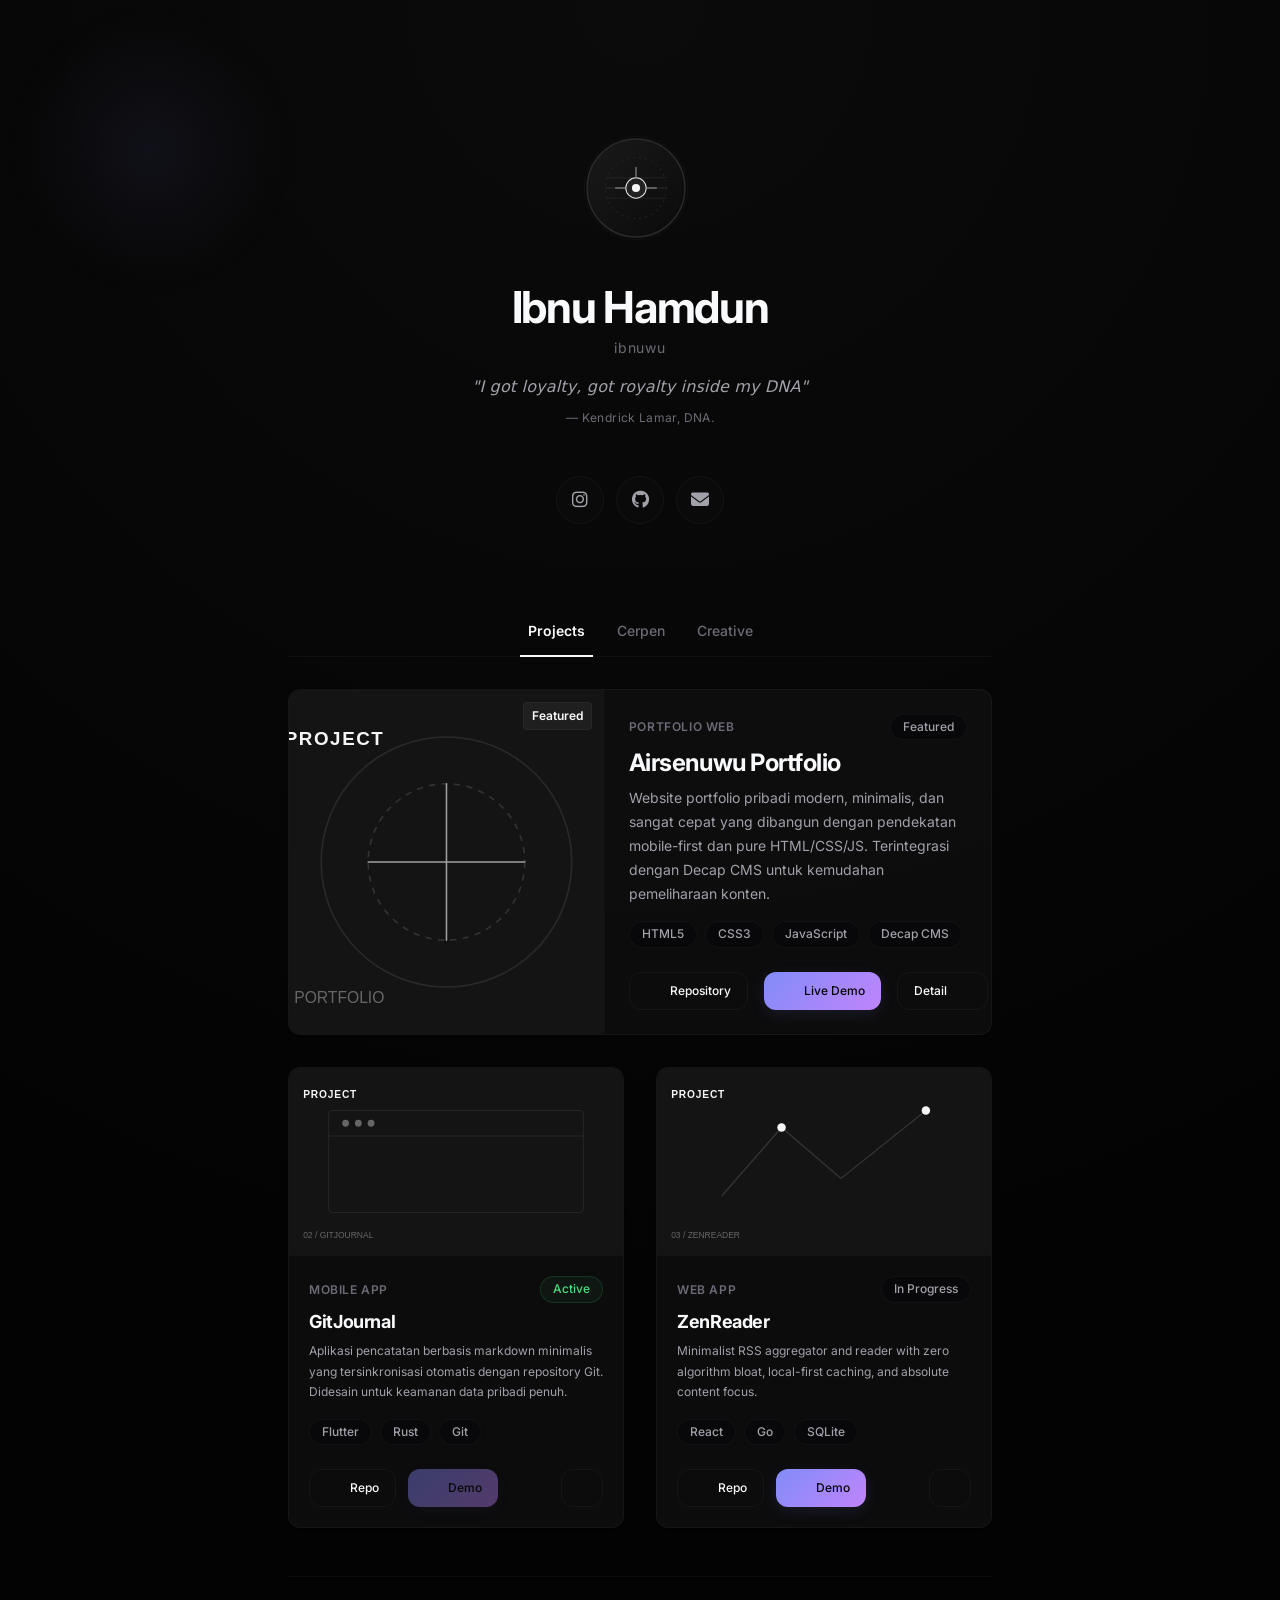
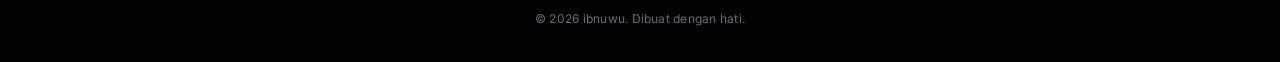
==== commit b267724b: "refactor: mobile-first profile layout, FontAwesome icons, and CMS profile settings integration" ====
--- a/index.html
+++ b/index.html
@@ -5,21 +5,21 @@
   <meta name="viewport" content="width=device-width, initial-scale=1.0">
   <meta http-equiv="X-UA-Compatible" content="ie=edge">
   
-  <title>airseen1 — Personal Portfolio</title>
-  <meta name="description" content="Personal portfolio of airseen1 (ibnuwu). Developer & Creative. Modern, minimalis, dan sangat cepat.">
+  <title>Ibnu Hamdun — Personal Portfolio</title>
+  <meta name="description" content="Personal portfolio of Ibnu Hamdun (ibnuwu). Developer & Creative. Modern, minimalis, dan sangat cepat.">
   
   <!-- SEO & Social Meta Tags -->
-  <meta property="og:title" content="airseen1 — Personal Portfolio">
-  <meta property="og:description" content="Personal portfolio of airseen1 (ibnuwu). Developer & Creative. Modern, minimalis, dan sangat cepat.">
+  <meta property="og:title" content="Ibnu Hamdun — Personal Portfolio">
+  <meta property="og:description" content="Personal portfolio of Ibnu Hamdun (ibnuwu). Developer & Creative. Modern, minimalis, dan sangat cepat.">
   <meta property="og:type" content="website">
   <meta property="og:url" content="https://ibnuwu.github.io/airsenuwu/">
   <meta property="og:image" content="https://ibnuwu.github.io/airsenuwu/assets/images/og-image.png">
-  <meta property="og:site_name" content="airseen1">
+  <meta property="og:site_name" content="ibnuwu">
   
   <meta name="twitter:card" content="summary_large_image">
   <meta name="twitter:creator" content="@ibnuwu">
-  <meta name="twitter:title" content="airseen1 — Personal Portfolio">
-  <meta name="twitter:description" content="Personal portfolio of airseen1 (ibnuwu). Developer & Creative. Modern, minimalis, dan sangat cepat.">
+  <meta name="twitter:title" content="Ibnu Hamdun — Personal Portfolio">
+  <meta name="twitter:description" content="Personal portfolio of Ibnu Hamdun (ibnuwu). Developer & Creative. Modern, minimalis, dan sangat cepat.">
   <meta name="twitter:image" content="https://ibnuwu.github.io/airsenuwu/assets/images/og-image.png">
 
   <!-- Favicon (Inline Minimal SVG) -->
@@ -29,6 +29,9 @@
   <link rel="preconnect" href="https://fonts.googleapis.com">
   <link rel="preconnect" href="https://fonts.gstatic.com" crossorigin>
   <link href="https://fonts.googleapis.com/css2?family=Inter:wght@400;500;600;700&display=swap" rel="stylesheet">
+
+  <!-- Font Awesome 6 (for brand icons: Instagram, GitHub) -->
+  <link rel="stylesheet" href="https://cdnjs.cloudflare.com/ajax/libs/font-awesome/6.5.1/css/all.min.css" integrity="sha512-DTOQO9RWCH3ppGqcWaEA1BIZOC6xxalwEsw9c2QQeAIftl+Vegovlnee1c9QX4TctnWMn13TZye+giMm8e2LwA==" crossorigin="anonymous" referrerpolicy="no-referrer" />
 
   <!-- Styles -->
   <link rel="stylesheet" href="assets/css/variables.css">
@@ -48,69 +51,45 @@
 
     <!-- Main Content -->
     <main class="flex-grow w-full">
-      <!-- Section: Hero (Phase 5) -->
+      <!-- Section: Hero -->
       <section id="hero" class="w-full fade-in delay-1">
         
         <!-- Avatar Wrapper -->
         <div class="hero-avatar-wrapper fade-in delay-1">
-          <img src="assets/images/profile/avatar.svg" alt="airseen1 Profile Picture" class="hero-avatar" width="104" height="104" decoding="async">
+          <img id="profile-avatar" src="assets/images/profile/avatar.svg" alt="Ibnu Hamdun Profile Picture" class="hero-avatar" width="104" height="104" decoding="async">
         </div>
 
         <!-- Heading Group -->
         <div class="hero-meta mb-4 fade-in delay-2">
-          <h1 class="mb-1">airseen1</h1>
-          <span>@ibnuwu</span>
-        </div>
-
-        <!-- Tagline & Bio -->
-        <p class="hero-tagline mb-3 fade-in delay-2">Developer & Creative Builder</p>
-        <p class="hero-bio mb-8 fade-in delay-3">
-          Crafting minimal, high-performance web experiences and digital interfaces. Focused on clean code and design aesthetics.
-        </p>
-
-        <!-- CTA Buttons -->
-        <div class="hero-actions mb-8 fade-in delay-3">
-          <a href="#projects" class="btn btn-primary" id="btn-view-projects">
-            <span>View Projects</span>
-            <i data-lucide="arrow-right" class="icon-sm" aria-hidden="true"></i>
-          </a>
-          <a href="mailto:ibnuhandjn@gmail.com" class="btn btn-outline" id="btn-contact">
-            <span>Contact</span>
-            <i data-lucide="mail" class="icon-sm" aria-hidden="true"></i>
-          </a>
-        </div>
-
-        <!-- Social Media Icons Row -->
-        <div class="hero-socials fade-in delay-4">
-          <a href="https://www.instagram.com/airseen1?igsh=MWx2OWZ6ajFoNWZ3YQ==" target="_blank" rel="noopener noreferrer" class="social-link" aria-label="Instagram Profile" title="Instagram">
-            <i data-lucide="instagram" aria-hidden="true"></i>
+          <h1 id="profile-name" class="mb-1">Ibnu Hamdun</h1>
+          <span id="profile-nickname" class="hero-nickname">ibnuwu</span>
+        </div>
+
+        <!-- Quote / Bio -->
+        <blockquote class="hero-quote fade-in delay-2">
+          <p id="profile-quote">"I got loyalty, got royalty inside my DNA"</p>
+          <cite id="profile-quote-source">— Kendrick Lamar, DNA.</cite>
+        </blockquote>
+
+        <!-- Social Media Icons Row (Instagram, GitHub, Email only) -->
+        <div class="hero-socials fade-in delay-3">
+          <a href="https://www.instagram.com/airseen1?igsh=MWx2OWZ6ajFoNWZ3YQ==" target="_blank" rel="noopener noreferrer" class="social-link" aria-label="Instagram Profile" title="Instagram" id="social-instagram">
+            <i class="fa-brands fa-instagram" aria-hidden="true"></i>
             <span class="sr-only">Instagram</span>
           </a>
-          <a href="https://github.com/Ibnuwu" target="_blank" rel="noopener noreferrer" class="social-link" aria-label="GitHub Profile" title="GitHub">
-            <i data-lucide="github" aria-hidden="true"></i>
+          <a href="https://github.com/Ibnuwu" target="_blank" rel="noopener noreferrer" class="social-link" aria-label="GitHub Profile" title="GitHub" id="social-github">
+            <i class="fa-brands fa-github" aria-hidden="true"></i>
             <span class="sr-only">GitHub</span>
           </a>
-          <a href="https://x.com/HamdddIbnu" target="_blank" rel="noopener noreferrer" class="social-link" aria-label="X Profile" title="X (Twitter)">
-            <i data-lucide="twitter" aria-hidden="true"></i>
-            <span class="sr-only">X (Twitter)</span>
-          </a>
-          <a href="https://tiktok.com/@ibnuwu" target="_blank" rel="noopener noreferrer" class="social-link" aria-label="TikTok Profile" title="TikTok">
-            <i data-lucide="video" aria-hidden="true"></i>
-            <span class="sr-only">TikTok</span>
-          </a>
-          <a href="https://pinterest.com/ibnuwu" target="_blank" rel="noopener noreferrer" class="social-link" aria-label="Pinterest Profile" title="Pinterest">
-            <i data-lucide="pin" aria-hidden="true"></i>
-            <span class="sr-only">Pinterest</span>
-          </a>
-          <a href="mailto:ibnuhandjn@gmail.com" class="social-link" aria-label="Kirim Email" title="Email">
-            <i data-lucide="mail" aria-hidden="true"></i>
+          <a href="mailto:ibnuhandjn@gmail.com" class="social-link" aria-label="Kirim Email" title="Email" id="social-email">
+            <i class="fa-solid fa-envelope" aria-hidden="true"></i>
             <span class="sr-only">Email</span>
           </a>
         </div>
 
       </section>
 
-      <!-- Section: Navigation Tab Bar (Phase 6) -->
+      <!-- Section: Navigation Tab Bar -->
       <section id="content-nav" class="w-full mt-8">
         <div class="tabs-container fade-in delay-4" role="tablist" aria-label="Portfolio Sections">
           <div class="tabs-wrapper flex justify-center">
@@ -118,7 +97,7 @@
               Projects
             </button>
             <button class="tab-btn" data-tab="blog" aria-selected="false" role="tab" id="tab-blog" aria-controls="panel-blog">
-              Blog
+              Cerpen
             </button>
             <button class="tab-btn" data-tab="creative" aria-selected="false" role="tab" id="tab-creative" aria-controls="panel-creative">
               Creative
@@ -127,7 +106,7 @@
         </div>
       </section>
 
-      <!-- Section: Dynamic Content Area (Phases 7, 8, 9) -->
+      <!-- Section: Dynamic Content Area -->
       <section id="tab-content" class="w-full mt-8" aria-live="polite">
         
         <!-- Tab Panel: Projects -->
@@ -409,18 +388,7 @@
 
     <!-- Footer -->
     <footer class="footer-container fade-in delay-5" id="main-footer">
-      <div class="footer-socials">
-        <a href="https://x.com/HamdddIbnu" target="_blank" rel="noopener noreferrer" class="footer-link" aria-label="X (Twitter) Profile" title="X (Twitter)">
-          <i data-lucide="twitter" aria-hidden="true"></i>
-        </a>
-        <a href="https://www.instagram.com/airseen1?igsh=MWx2OWZ6ajFoNWZ3YQ==" target="_blank" rel="noopener noreferrer" class="footer-link" aria-label="Instagram Profile" title="Instagram">
-          <i data-lucide="instagram" aria-hidden="true"></i>
-        </a>
-        <a href="mailto:ibnuhandjn@gmail.com" class="footer-link" aria-label="Email" title="Email">
-          <i data-lucide="mail" aria-hidden="true"></i>
-        </a>
-      </div>
-      <p class="footer-copyright">&copy; 2026 airseen1. Dibuat dengan presisi.</p>
+      <p class="footer-copyright">&copy; 2026 ibnuwu. Dibuat dengan hati.</p>
     </footer>
 
   </div>
--- a/assets/css/components.css
+++ b/assets/css/components.css
@@ -42,31 +42,38 @@
   letter-spacing: -0.03em;
 }
 
-.hero-meta span {
+.hero-meta span,
+.hero-nickname {
+  font-size: var(--fs-sm);
+  color: var(--text-tertiary);
+  letter-spacing: 0.05em;
+  display: block;
+}
+
+/* Quote / Bio blockquote */
+.hero-quote {
+  max-width: 400px;
+  margin-inline: auto;
+  margin-bottom: var(--space-6);
+  text-align: center;
+  padding: 0;
+  border: none;
+}
+
+.hero-quote p {
+  font-size: var(--fs-sm);
+  font-style: italic;
+  color: var(--text-secondary);
+  line-height: var(--lh-relaxed);
+  letter-spacing: 0.01em;
+  margin-bottom: var(--space-1);
+}
+
+.hero-quote cite {
   font-size: var(--fs-xs);
   color: var(--text-tertiary);
-  letter-spacing: 0.05em;
-}
-
-.hero-tagline {
-  font-size: var(--fs-md);
-  font-weight: var(--fw-semibold);
-  letter-spacing: -0.01em;
-  color: var(--text-primary);
-}
-
-.hero-bio {
-  color: var(--text-secondary);
-  font-size: var(--fs-sm);
-  line-height: var(--lh-relaxed);
-  max-width: 460px;
-  margin-inline: auto;
-}
-
-.hero-actions {
-  display: flex;
-  justify-content: center;
-  gap: var(--space-4);
+  font-style: normal;
+  letter-spacing: 0.03em;
 }
 
 /* --- Redesigned Social Links --- */
@@ -82,12 +89,13 @@
   display: inline-flex;
   align-items: center;
   justify-content: center;
-  width: 42px;
-  height: 42px;
+  width: 48px;
+  height: 48px;
   border-radius: var(--radius-full);
   border: 1px solid var(--border);
   background-color: rgba(255, 255, 255, 0.01);
   color: var(--text-secondary);
+  font-size: 1.125rem;
   transition: border-color var(--transition-normal),
               background-color var(--transition-normal),
               color var(--transition-normal),
@@ -106,7 +114,14 @@
   transform: translateY(0);
 }
 
-/* Lucide Icon override */
+/* Font Awesome icon sizing inside social links */
+.social-link i.fa-brands,
+.social-link i.fa-solid {
+  font-size: 1.125rem;
+  line-height: 1;
+}
+
+/* Lucide Icon override (for project cards etc) */
 .social-link svg {
   width: 18px;
   height: 18px;
@@ -497,56 +512,16 @@
   }
 }
 
-/* --- Redesigned Footer Section --- */
+/* --- Simplified Footer Section --- */
 .footer-container {
   display: flex;
   flex-direction: column;
   align-items: center;
-  gap: var(--space-4);
+  gap: var(--space-3);
   width: 100%;
   padding-block: var(--space-8);
   margin-top: var(--space-12);
   border-top: 1px solid var(--border);
-}
-
-.footer-socials {
-  display: flex;
-  justify-content: center;
-  align-items: center;
-  gap: var(--space-4);
-}
-
-.footer-link {
-  display: inline-flex;
-  align-items: center;
-  justify-content: center;
-  width: 38px;
-  height: 38px;
-  border-radius: var(--radius-full);
-  border: 1px solid var(--border);
-  color: var(--text-secondary);
-  transition: border-color var(--transition-normal),
-              background-color var(--transition-normal),
-              color var(--transition-normal),
-              transform var(--transition-normal);
-  -webkit-tap-highlight-color: transparent;
-}
-
-.footer-link:hover {
-  border-color: var(--accent);
-  background-color: rgba(255, 255, 255, 0.03);
-  color: var(--text-primary);
-  transform: translateY(-2px);
-}
-
-.footer-link:active {
-  transform: translateY(0);
-}
-
-.footer-link svg {
-  width: 16px;
-  height: 16px;
-  stroke-width: 1.75px;
 }
 
 .footer-copyright {
--- a/assets/css/responsive.css
+++ b/assets/css/responsive.css
@@ -1,22 +1,12 @@
 /* ==========================================================
    responsive.css — Media Queries (Mobile First)
+   Optimized for Instagram in-app browser (≤480px)
    ========================================================== */
 
-/* --- Extra Small Devices (under 390px) --- */
-@media (max-width: 389px) {
+/* --- Extra Small Devices (under 360px) --- */
+@media (max-width: 359px) {
   :root {
     --container-padding: var(--space-4);
-  }
-
-  .hero-actions {
-    flex-direction: column;
-    width: 100%;
-    align-items: stretch;
-    gap: var(--space-3);
-  }
-
-  .btn {
-    width: 100%;
   }
 
   .hero-socials {
@@ -24,19 +14,35 @@
   }
 
   .social-link {
-    width: 38px;
-    height: 38px;
+    width: 44px;
+    height: 44px;
+    font-size: 1rem;
+  }
+
+  .tab-btn {
+    font-size: var(--fs-xs);
+    padding: var(--space-3) var(--space-1);
   }
 }
 
-/* --- Small Devices (390px to 412px) --- */
-@media (min-width: 390px) and (max-width: 412px) {
+/* --- Small Devices (360px to 480px — IG in-app browser sweet spot) --- */
+@media (min-width: 360px) and (max-width: 480px) {
   :root {
     --container-padding: var(--space-5);
   }
 
-  .hero-actions {
+  .hero-socials {
     gap: var(--space-3);
+  }
+  
+  .social-link {
+    width: 48px;
+    height: 48px;
+  }
+  
+  .tab-btn {
+    min-height: 48px;
+    padding: var(--space-4) var(--space-3);
   }
 }
 
@@ -62,11 +68,15 @@
     font-size: var(--fs-3xl);
   }
 
-  .hero-tagline {
-    font-size: var(--fs-xl);
+  .hero-nickname {
+    font-size: var(--fs-base);
   }
 
-  .hero-bio {
+  .hero-quote {
+    max-width: 480px;
+  }
+
+  .hero-quote p {
     font-size: var(--fs-base);
   }
 
@@ -111,7 +121,7 @@
   }
   
   #hero {
-    padding-block: var(--space-20) var(--space-12);
+    padding-block: 5rem 3rem;
   }
 }
 
@@ -122,6 +132,6 @@
   }
 
   #hero {
-    padding-block: var(--space-24) var(--space-16);
+    padding-block: 6rem 4rem;
   }
 }
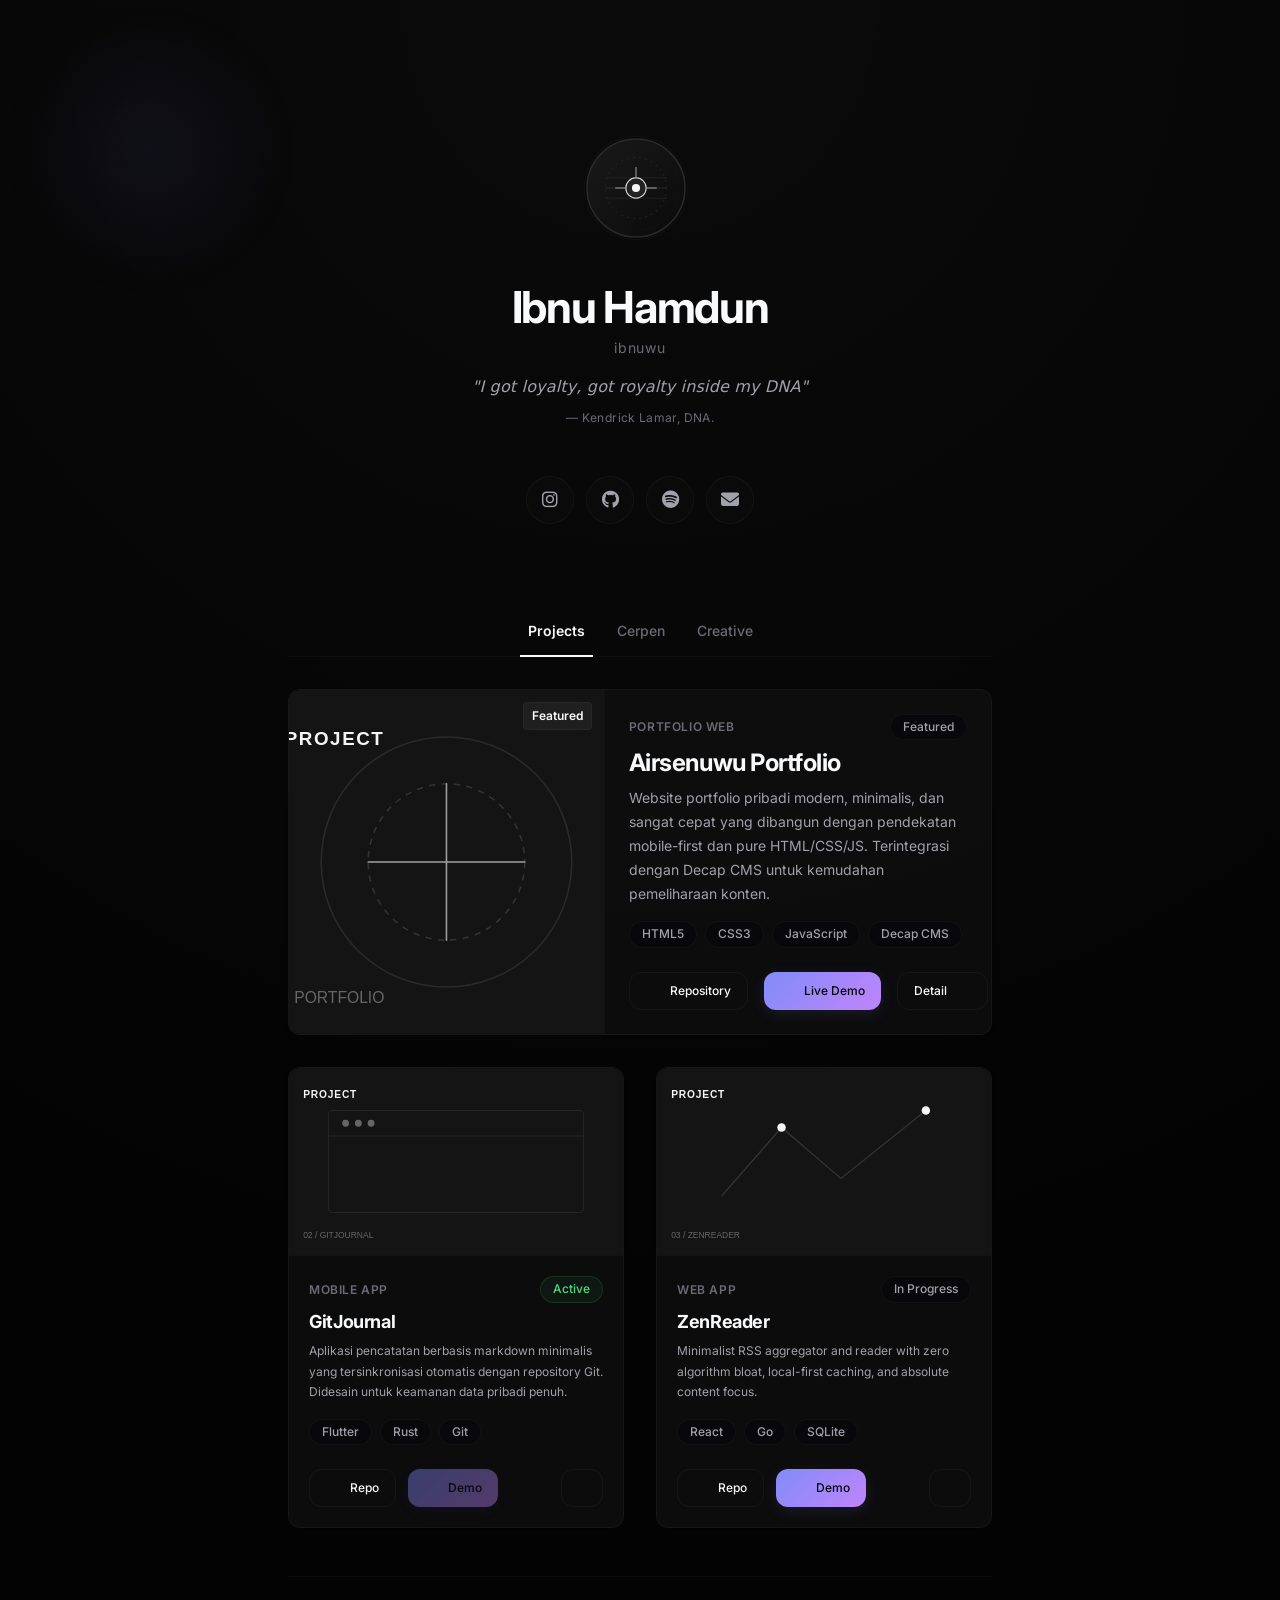
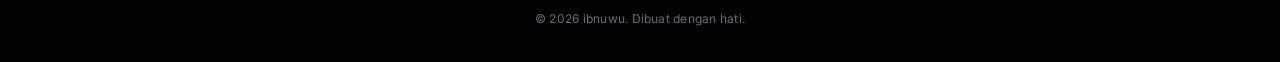
==== commit e65f386c: "feat: add Spotify social contact link" ====
--- a/index.html
+++ b/index.html
@@ -71,7 +71,7 @@
           <cite id="profile-quote-source">— Kendrick Lamar, DNA.</cite>
         </blockquote>
 
-        <!-- Social Media Icons Row (Instagram, GitHub, Email only) -->
+        <!-- Social Media Icons Row (Instagram, GitHub, Spotify, Email) -->
         <div class="hero-socials fade-in delay-3">
           <a href="https://www.instagram.com/airseen1?igsh=MWx2OWZ6ajFoNWZ3YQ==" target="_blank" rel="noopener noreferrer" class="social-link" aria-label="Instagram Profile" title="Instagram" id="social-instagram">
             <i class="fa-brands fa-instagram" aria-hidden="true"></i>
@@ -80,6 +80,10 @@
           <a href="https://github.com/Ibnuwu" target="_blank" rel="noopener noreferrer" class="social-link" aria-label="GitHub Profile" title="GitHub" id="social-github">
             <i class="fa-brands fa-github" aria-hidden="true"></i>
             <span class="sr-only">GitHub</span>
+          </a>
+          <a href="https://open.spotify.com/user/31ddwjupym4fqk5mhjflhzueko7q?si=3dd975516f6b4688" target="_blank" rel="noopener noreferrer" class="social-link" aria-label="Spotify Profile" title="Spotify" id="social-spotify">
+            <i class="fa-brands fa-spotify" aria-hidden="true"></i>
+            <span class="sr-only">Spotify</span>
           </a>
           <a href="mailto:ibnuhandjn@gmail.com" class="social-link" aria-label="Kirim Email" title="Email" id="social-email">
             <i class="fa-solid fa-envelope" aria-hidden="true"></i>
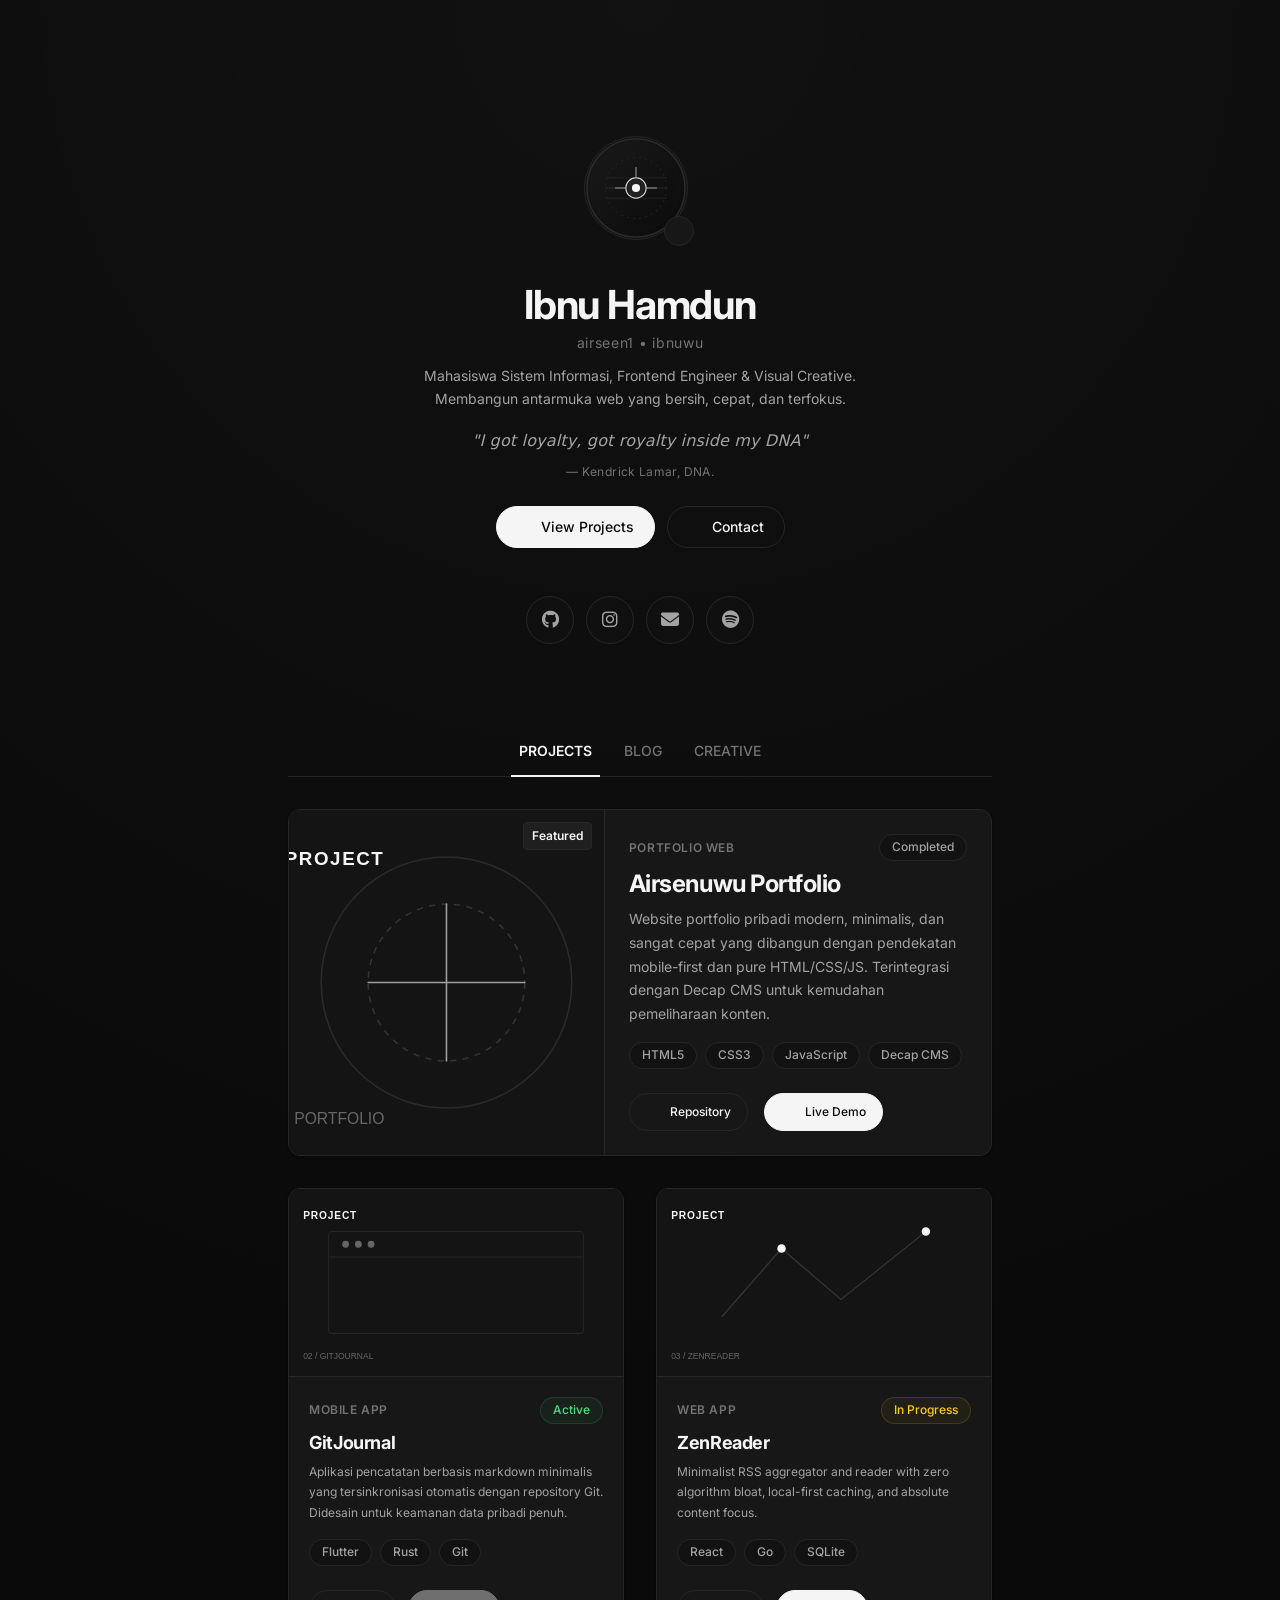
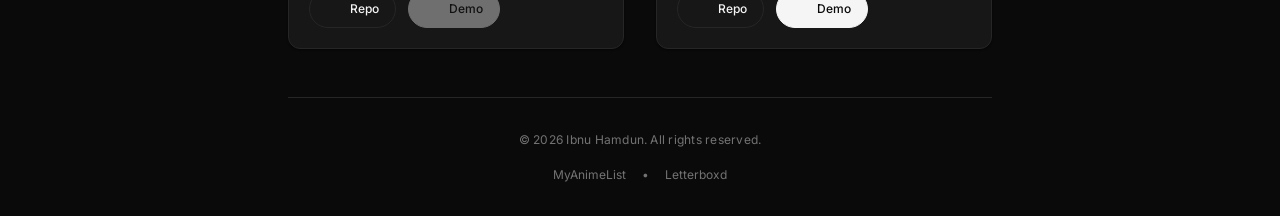
==== commit 8253d2e4: "feat: rebuild airseen1 portfolio & Decap CMS PKCE setup" ====
--- a/index.html
+++ b/index.html
@@ -54,40 +54,62 @@
       <!-- Section: Hero -->
       <section id="hero" class="w-full fade-in delay-1">
         
-        <!-- Avatar Wrapper -->
+        <!-- Avatar Wrapper with Info Icon Trigger -->
         <div class="hero-avatar-wrapper fade-in delay-1">
           <img id="profile-avatar" src="assets/images/profile/avatar.svg" alt="Ibnu Hamdun Profile Picture" class="hero-avatar" width="104" height="104" decoding="async">
+          <button id="about-trigger" class="info-trigger-btn" aria-label="Informasi Lengkap tentang Ibnu Hamdun" title="Tentang airseen1">
+            <i data-lucide="info" class="icon-sm" aria-hidden="true"></i>
+          </button>
         </div>
 
         <!-- Heading Group -->
-        <div class="hero-meta mb-4 fade-in delay-2">
-          <h1 id="profile-name" class="mb-1">Ibnu Hamdun</h1>
-          <span id="profile-nickname" class="hero-nickname">ibnuwu</span>
-        </div>
+        <div class="hero-meta mb-3 fade-in delay-2">
+          <div class="flex items-center justify-center gap-2 mb-1">
+            <h1 id="profile-name">Ibnu Hamdun</h1>
+          </div>
+          <span id="profile-nickname" class="hero-nickname">airseen1 &bull; ibnuwu</span>
+        </div>
+
+        <!-- Tagline & Intro -->
+        <p class="hero-intro text-sm text-secondary mb-4 fade-in delay-2" style="max-width: 440px; margin-inline: auto;">
+          Mahasiswa Sistem Informasi, Frontend Engineer & Visual Creative. Membangun antarmuka web yang bersih, cepat, dan terfokus.
+        </p>
 
         <!-- Quote / Bio -->
-        <blockquote class="hero-quote fade-in delay-2">
+        <blockquote class="hero-quote fade-in delay-2 mb-6">
           <p id="profile-quote">"I got loyalty, got royalty inside my DNA"</p>
           <cite id="profile-quote-source">— Kendrick Lamar, DNA.</cite>
         </blockquote>
 
-        <!-- Social Media Icons Row (Instagram, GitHub, Spotify, Email) -->
+        <!-- Primary Call To Actions -->
+        <div class="hero-actions flex justify-center gap-3 mb-6 fade-in delay-3">
+          <a href="#content-nav" id="cta-projects" class="btn btn-primary btn-hero">
+            <i data-lucide="layout-grid" class="icon-sm" aria-hidden="true"></i>
+            <span>View Projects</span>
+          </a>
+          <a href="mailto:zxhamdun2@gmail.com" class="btn btn-outline btn-hero">
+            <i data-lucide="mail" class="icon-sm" aria-hidden="true"></i>
+            <span>Contact</span>
+          </a>
+        </div>
+
+        <!-- Social Media Icons Row (Primary Socials) -->
         <div class="hero-socials fade-in delay-3">
-          <a href="https://www.instagram.com/airseen1?igsh=MWx2OWZ6ajFoNWZ3YQ==" target="_blank" rel="noopener noreferrer" class="social-link" aria-label="Instagram Profile" title="Instagram" id="social-instagram">
-            <i class="fa-brands fa-instagram" aria-hidden="true"></i>
-            <span class="sr-only">Instagram</span>
-          </a>
           <a href="https://github.com/Ibnuwu" target="_blank" rel="noopener noreferrer" class="social-link" aria-label="GitHub Profile" title="GitHub" id="social-github">
             <i class="fa-brands fa-github" aria-hidden="true"></i>
             <span class="sr-only">GitHub</span>
           </a>
-          <a href="https://open.spotify.com/user/31ddwjupym4fqk5mhjflhzueko7q?si=3dd975516f6b4688" target="_blank" rel="noopener noreferrer" class="social-link" aria-label="Spotify Profile" title="Spotify" id="social-spotify">
+          <a href="https://www.instagram.com/airseen1" target="_blank" rel="noopener noreferrer" class="social-link" aria-label="Instagram Profile" title="Instagram" id="social-instagram">
+            <i class="fa-brands fa-instagram" aria-hidden="true"></i>
+            <span class="sr-only">Instagram</span>
+          </a>
+          <a href="mailto:zxhamdun2@gmail.com" class="social-link" aria-label="Email airseen1" title="Email" id="social-email">
+            <i class="fa-solid fa-envelope" aria-hidden="true"></i>
+            <span class="sr-only">Email</span>
+          </a>
+          <a href="https://open.spotify.com/user/31ddwjupym4fqk5mhjflhzueko7q" target="_blank" rel="noopener noreferrer" class="social-link" aria-label="Spotify Profile" title="Spotify" id="social-spotify">
             <i class="fa-brands fa-spotify" aria-hidden="true"></i>
             <span class="sr-only">Spotify</span>
-          </a>
-          <a href="mailto:ibnuhandjn@gmail.com" class="social-link" aria-label="Kirim Email" title="Email" id="social-email">
-            <i class="fa-solid fa-envelope" aria-hidden="true"></i>
-            <span class="sr-only">Email</span>
           </a>
         </div>
 
@@ -98,13 +120,13 @@
         <div class="tabs-container fade-in delay-4" role="tablist" aria-label="Portfolio Sections">
           <div class="tabs-wrapper flex justify-center">
             <button class="tab-btn active" data-tab="projects" aria-selected="true" role="tab" id="tab-projects" aria-controls="panel-projects">
-              Projects
+              PROJECTS
             </button>
             <button class="tab-btn" data-tab="blog" aria-selected="false" role="tab" id="tab-blog" aria-controls="panel-blog">
-              Cerpen
+              BLOG
             </button>
             <button class="tab-btn" data-tab="creative" aria-selected="false" role="tab" id="tab-creative" aria-controls="panel-creative">
-              Creative
+              CREATIVE
             </button>
           </div>
         </div>
@@ -391,10 +413,55 @@
     </main>
 
     <!-- Footer -->
-    <footer class="footer-container fade-in delay-5" id="main-footer">
-      <p class="footer-copyright">&copy; 2026 ibnuwu. Dibuat dengan hati.</p>
+    <footer class="footer-container py-8 border-t border-solid border-border mt-12 fade-in delay-5" id="main-footer">
+      <div class="flex flex-col md:flex-row items-center justify-between gap-4 text-xs text-secondary">
+        <p class="footer-copyright">&copy; 2026 Ibnu Hamdun. All rights reserved.</p>
+
+        <!-- Secondary & Primary Social Badges -->
+        <div class="footer-socials flex items-center gap-4">
+          <a href="https://myanimelist.net/profile/Hamduncle" target="_blank" rel="noopener noreferrer" class="footer-social-link text-tertiary hover:text-primary transition-colors" title="MyAnimeList Profile" aria-label="MyAnimeList">
+            <span>MyAnimeList</span>
+          </a>
+          <span class="text-tertiary">&bull;</span>
+          <a href="https://letterboxd.com/Ibnduch/" target="_blank" rel="noopener noreferrer" class="footer-social-link text-tertiary hover:text-primary transition-colors" title="Letterboxd Profile" aria-label="Letterboxd">
+            <span>Letterboxd</span>
+          </a>
+        </div>
+      </div>
     </footer>
 
+  </div>
+
+  <!-- Hidden About Experience Modal / Bottom Sheet -->
+  <div id="about-modal" class="about-modal modal-hidden" role="dialog" aria-modal="true" aria-labelledby="about-title">
+    <div class="about-modal-overlay" id="about-overlay"></div>
+    <div class="about-modal-container">
+      <button class="about-modal-close" id="about-close" aria-label="Tutup Tentang Saya">&times;</button>
+      <div class="about-modal-body">
+        <div class="about-header flex items-center gap-4 mb-6">
+          <img src="assets/images/profile/avatar.svg" alt="Ibnu Hamdun Profile" class="about-avatar" width="64" height="64" decoding="async">
+          <div>
+            <h2 id="about-title" class="text-lg fw-bold text-primary mb-1">Ibnu Hamdun</h2>
+            <span class="text-xs text-tertiary">airseen1 &bull; ibnuwu</span>
+          </div>
+        </div>
+        <div class="about-bio text-sm text-secondary flex flex-col gap-4">
+          <p>
+            Saya adalah seorang mahasiswa <strong>Sistem Informasi</strong> yang memiliki minat mendalam pada rekayasa antarmuka web modern, arsitektur data ringan, dan desain visual yang bersih.
+          </p>
+          <p>
+            Di luar pengembangan perangkat lunak, saya secara aktif mendalami sketsa digital & tradisional, mengurasi musik, serta menikmati video esai bertema sejarah dan alam.
+          </p>
+          <div class="about-tags flex flex-wrap gap-2 mt-2">
+            <span class="pill">Sistem Informasi</span>
+            <span class="pill">Frontend Eng</span>
+            <span class="pill">Visual Design</span>
+            <span class="pill">Digital & Traditional Sketch</span>
+            <span class="pill">Music & History Essays</span>
+          </div>
+        </div>
+      </div>
+    </div>
   </div>
 
   <!-- Lightbox Modal -->
--- a/assets/css/variables.css
+++ b/assets/css/variables.css
@@ -3,31 +3,24 @@
    ========================================================== */
 
 :root {
-  /* --- Colors (Premium Dark Theme with Violet Accent) --- */
-  --bg-primary: #030303;
-  --bg-secondary: #08080a;
-  --bg-card: rgba(17, 17, 19, 0.65);
-  --bg-elevated: rgba(26, 26, 30, 0.85);
-  --bg-glass: rgba(8, 8, 10, 0.75);
+  /* --- Brand Colors (Minimalist Dark Paradigm) --- */
+  --bg-primary: #0a0a0a;
+  --bg-secondary: #121212;
+  --bg-card: #171717;
+  --bg-elevated: #1e1e1e;
+  --bg-overlay: rgba(0, 0, 0, 0.8);
 
-  --text-primary: #f9fafb;
-  --text-secondary: #a1a1aa;
-  --text-tertiary: #6b6b76;
+  --text-primary: #f5f5f5;
+  --text-secondary: #a3a3a3;
+  --text-tertiary: #737373;
 
-  --border: rgba(255, 255, 255, 0.04);
-  --border-hover: rgba(255, 255, 255, 0.09);
-  --border-active: rgba(129, 140, 248, 0.4);
+  --border: #262626;
+  --border-hover: #383838;
+  --border-active: #525252;
 
-  --accent-solid: #818cf8;
-  --accent-solid-hover: #c084fc;
-  --accent: #e4e4e7;
+  --accent: #f5f5f5;
   --accent-hover: #ffffff;
-  
-  --accent-gradient: linear-gradient(135deg, #818cf8 0%, #c084fc 100%);
-  --accent-glow: rgba(129, 140, 248, 0.12);
-  --accent-glow-hover: rgba(192, 132, 252, 0.22);
-
-  --backdrop-blur: blur(16px);
+  --accent-subtle: #262626;
 
   /* --- Typography --- */
   --font-family: 'Inter', system-ui, -apple-system, BlinkMacSystemFont, 'Segoe UI', Roboto, sans-serif;
@@ -39,7 +32,7 @@
   --fs-lg: 1.25rem;    /* 20px */
   --fs-xl: 1.5rem;     /* 24px */
   --fs-2xl: 2rem;      /* 32px */
-  --fs-3xl: 2.75rem;   /* 44px */
+  --fs-3xl: 2.5rem;    /* 40px */
 
   --fw-regular: 400;
   --fw-medium: 500;
@@ -66,16 +59,15 @@
   --radius-xs: 4px;
   --radius-sm: 8px;
   --radius-md: 12px;
-  --radius-lg: 20px;
+  --radius-lg: 16px;
+  --radius-xl: 24px;
   --radius-full: 9999px;
 
-  /* --- Shadows (Premium Soft Shadows) --- */
+  /* --- Shadows & Transitions --- */
   --shadow-sm: 0 1px 2px rgba(0, 0, 0, 0.5);
-  --shadow-md: 0 4px 20px rgba(0, 0, 0, 0.6);
-  --shadow-lg: 0 10px 30px rgba(0, 0, 0, 0.7);
-  --shadow-glow: 0 0 20px rgba(255, 255, 255, 0.05);
+  --shadow-md: 0 4px 16px rgba(0, 0, 0, 0.5);
+  --shadow-lg: 0 12px 32px rgba(0, 0, 0, 0.7);
 
-  /* --- Transitions --- */
   --transition-fast: 120ms cubic-bezier(0.4, 0, 0.2, 1);
   --transition-normal: 200ms cubic-bezier(0.4, 0, 0.2, 1);
   --transition-slow: 350ms cubic-bezier(0.4, 0, 0.2, 1);
--- a/assets/css/components.css
+++ b/assets/css/components.css
@@ -19,6 +19,8 @@
 }
 
 .hero-avatar {
+  width: 104px;
+  height: 104px;
   border-radius: var(--radius-full);
   border: 1px solid var(--border);
   background-color: var(--bg-secondary);
@@ -28,8 +30,162 @@
 }
 
 .hero-avatar-wrapper:hover .hero-avatar {
-  border-color: var(--text-secondary);
-  transform: scale(1.04);
+  border-color: var(--border-hover);
+  transform: scale(1.03);
+}
+
+/* Info Icon Trigger on Hero Avatar */
+.info-trigger-btn {
+  position: absolute;
+  bottom: 2px;
+  right: 2px;
+  width: 30px;
+  height: 30px;
+  border-radius: var(--radius-full);
+  background-color: var(--bg-card);
+  border: 1px solid var(--border);
+  color: var(--text-secondary);
+  display: flex;
+  align-items: center;
+  justify-content: center;
+  cursor: pointer;
+  transition: all var(--transition-fast);
+}
+
+.info-trigger-btn:hover {
+  color: var(--text-primary);
+  border-color: var(--border-hover);
+  background-color: var(--bg-secondary);
+}
+
+/* Buttons */
+.btn {
+  display: inline-flex;
+  align-items: center;
+  justify-content: center;
+  gap: var(--space-2);
+  padding: 0.5rem 1.25rem;
+  border-radius: var(--radius-full);
+  font-size: var(--fs-sm);
+  font-weight: var(--fw-medium);
+  transition: all var(--transition-normal);
+  text-decoration: none;
+  cursor: pointer;
+}
+
+.btn-hero {
+  min-height: 42px;
+  padding-inline: var(--space-5);
+}
+
+.btn-primary {
+  background-color: var(--text-primary);
+  color: var(--bg-primary);
+  border: 1px solid var(--text-primary);
+}
+
+.btn-primary:hover {
+  background-color: #ffffff;
+  border-color: #ffffff;
+  transform: translateY(-1px);
+}
+
+.btn-outline {
+  background-color: transparent;
+  color: var(--text-primary);
+  border: 1px solid var(--border);
+}
+
+.btn-outline:hover {
+  border-color: var(--border-hover);
+  background-color: var(--bg-card);
+  transform: translateY(-1px);
+}
+
+/* --- Hidden About Modal / Mobile Bottom Sheet --- */
+.about-modal {
+  position: fixed;
+  inset: 0;
+  z-index: 2100;
+  display: flex;
+  align-items: flex-end;
+  justify-content: center;
+  opacity: 1;
+  visibility: visible;
+  transition: opacity var(--transition-normal), visibility var(--transition-normal);
+}
+
+@media (min-width: 640px) {
+  .about-modal {
+    align-items: center;
+  }
+}
+
+.about-modal.modal-hidden {
+  opacity: 0;
+  visibility: hidden;
+  pointer-events: none;
+}
+
+.about-modal-overlay {
+  position: absolute;
+  inset: 0;
+  background-color: var(--bg-overlay);
+}
+
+.about-modal-container {
+  position: relative;
+  width: 100%;
+  max-width: 520px;
+  background-color: var(--bg-card);
+  border: 1px solid var(--border);
+  border-radius: var(--radius-xl) var(--radius-xl) 0 0;
+  padding: var(--space-6);
+  z-index: 2110;
+  max-height: 85vh;
+  overflow-y: auto;
+  transform: translateY(0);
+  transition: transform var(--transition-normal);
+}
+
+@media (min-width: 640px) {
+  .about-modal-container {
+    border-radius: var(--radius-xl);
+    margin-inline: var(--space-4);
+  }
+}
+
+.about-modal.modal-hidden .about-modal-container {
+  transform: translateY(20px);
+}
+
+.about-modal-close {
+  position: absolute;
+  top: var(--space-4);
+  right: var(--space-4);
+  width: 32px;
+  height: 32px;
+  border-radius: var(--radius-full);
+  background: var(--bg-secondary);
+  border: 1px solid var(--border);
+  color: var(--text-secondary);
+  font-size: 1.25rem;
+  display: flex;
+  align-items: center;
+  justify-content: center;
+  cursor: pointer;
+  transition: all var(--transition-fast);
+}
+
+.about-modal-close:hover {
+  color: var(--text-primary);
+  border-color: var(--border-hover);
+}
+
+.about-avatar {
+  border-radius: var(--radius-full);
+  border: 1px solid var(--border);
+  object-fit: cover;
 }
 
 .hero-meta {
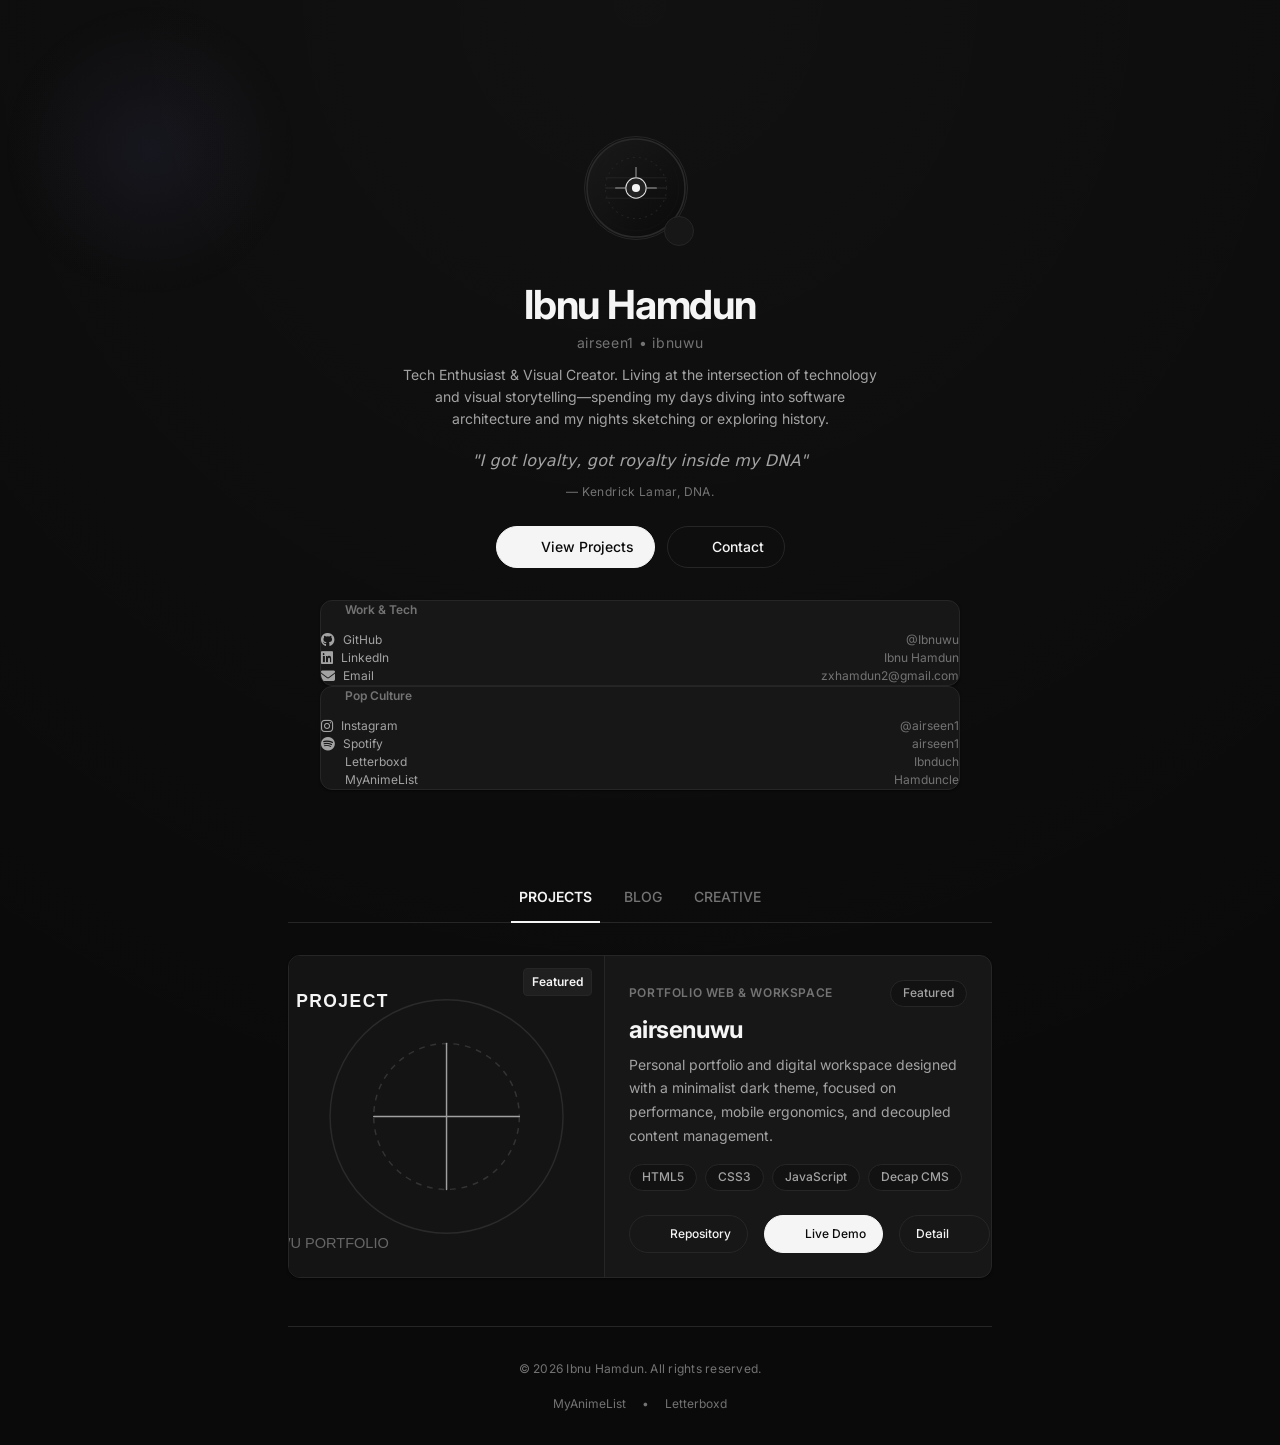
==== commit 0f6d3461: "refactor: clean hero bio, unify pop culture links, isolate single project, add empty states" ====
--- a/index.html
+++ b/index.html
@@ -57,7 +57,7 @@
         <!-- Avatar Wrapper with Info Icon Trigger -->
         <div class="hero-avatar-wrapper fade-in delay-1">
           <img id="profile-avatar" src="assets/images/profile/avatar.svg" alt="Ibnu Hamdun Profile Picture" class="hero-avatar" width="104" height="104" decoding="async">
-          <button id="about-trigger" class="info-trigger-btn" aria-label="Informasi Lengkap tentang Ibnu Hamdun" title="Tentang airseen1">
+          <button id="about-trigger" class="info-trigger-btn" aria-label="About Ibnu Hamdun" title="About airseen1">
             <i data-lucide="info" class="icon-sm" aria-hidden="true"></i>
           </button>
         </div>
@@ -70,9 +70,9 @@
           <span id="profile-nickname" class="hero-nickname">airseen1 &bull; ibnuwu</span>
         </div>
 
-        <!-- Tagline & Intro -->
-        <p class="hero-intro text-sm text-secondary mb-4 fade-in delay-2" style="max-width: 440px; margin-inline: auto;">
-          Mahasiswa Sistem Informasi, Frontend Engineer & Visual Creative. Membangun antarmuka web yang bersih, cepat, dan terfokus.
+        <!-- Modern Clean Bio -->
+        <p class="hero-intro text-sm text-secondary mb-4 fade-in delay-2" style="max-width: 480px; margin-inline: auto; line-height: 1.6;">
+          Tech Enthusiast &amp; Visual Creator. Living at the intersection of technology and visual storytelling—spending my days diving into software architecture and my nights sketching or exploring history.
         </p>
 
         <!-- Quote / Bio -->
@@ -82,7 +82,7 @@
         </blockquote>
 
         <!-- Primary Call To Actions -->
-        <div class="hero-actions flex justify-center gap-3 mb-6 fade-in delay-3">
+        <div class="hero-actions flex justify-center gap-3 mb-8 fade-in delay-3">
           <a href="#content-nav" id="cta-projects" class="btn btn-primary btn-hero">
             <i data-lucide="layout-grid" class="icon-sm" aria-hidden="true"></i>
             <span>View Projects</span>
@@ -93,24 +93,96 @@
           </a>
         </div>
 
-        <!-- Social Media Icons Row (Primary Socials) -->
-        <div class="hero-socials fade-in delay-3">
-          <a href="https://github.com/Ibnuwu" target="_blank" rel="noopener noreferrer" class="social-link" aria-label="GitHub Profile" title="GitHub" id="social-github">
-            <i class="fa-brands fa-github" aria-hidden="true"></i>
-            <span class="sr-only">GitHub</span>
-          </a>
-          <a href="https://www.instagram.com/airseen1" target="_blank" rel="noopener noreferrer" class="social-link" aria-label="Instagram Profile" title="Instagram" id="social-instagram">
-            <i class="fa-brands fa-instagram" aria-hidden="true"></i>
-            <span class="sr-only">Instagram</span>
-          </a>
-          <a href="mailto:zxhamdun2@gmail.com" class="social-link" aria-label="Email airseen1" title="Email" id="social-email">
-            <i class="fa-solid fa-envelope" aria-hidden="true"></i>
-            <span class="sr-only">Email</span>
-          </a>
-          <a href="https://open.spotify.com/user/31ddwjupym4fqk5mhjflhzueko7q" target="_blank" rel="noopener noreferrer" class="social-link" aria-label="Spotify Profile" title="Spotify" id="social-spotify">
-            <i class="fa-brands fa-spotify" aria-hidden="true"></i>
-            <span class="sr-only">Spotify</span>
-          </a>
+        <!-- Symmetrical Social Links Cards Grid -->
+        <div class="social-cards-grid grid grid-cols-1 md:grid-cols-2 gap-4 w-full text-left fade-in delay-3" style="max-width: 640px; margin-inline: auto;">
+          
+          <!-- Card 1: Work & Tech -->
+          <div class="card p-5 flex flex-col justify-between">
+            <div>
+              <div class="flex items-center gap-2 mb-3 text-xs fw-semibold text-tertiary uppercase tracking-wider">
+                <i data-lucide="code-2" class="icon-sm text-tertiary"></i>
+                <span>Work &amp; Tech</span>
+              </div>
+              <ul class="social-links-list flex flex-col gap-2.5">
+                <li>
+                  <a href="https://github.com/Ibnuwu" target="_blank" rel="noopener noreferrer" class="social-card-item flex items-center justify-between text-xs text-secondary hover:text-primary transition-colors">
+                    <span class="flex items-center gap-2">
+                      <i class="fa-brands fa-github text-sm"></i>
+                      <span>GitHub</span>
+                    </span>
+                    <span class="text-tertiary font-mono">@Ibnuwu</span>
+                  </a>
+                </li>
+                <li>
+                  <a href="https://linkedin.com/in/ibnu-hamdun" target="_blank" rel="noopener noreferrer" class="social-card-item flex items-center justify-between text-xs text-secondary hover:text-primary transition-colors">
+                    <span class="flex items-center gap-2">
+                      <i class="fa-brands fa-linkedin text-sm"></i>
+                      <span>LinkedIn</span>
+                    </span>
+                    <span class="text-tertiary font-mono">Ibnu Hamdun</span>
+                  </a>
+                </li>
+                <li>
+                  <a href="mailto:zxhamdun2@gmail.com" class="social-card-item flex items-center justify-between text-xs text-secondary hover:text-primary transition-colors">
+                    <span class="flex items-center gap-2">
+                      <i class="fa-solid fa-envelope text-sm"></i>
+                      <span>Email</span>
+                    </span>
+                    <span class="text-tertiary font-mono">zxhamdun2@gmail.com</span>
+                  </a>
+                </li>
+              </ul>
+            </div>
+          </div>
+
+          <!-- Card 2: Pop Culture -->
+          <div class="card p-5 flex flex-col justify-between">
+            <div>
+              <div class="flex items-center gap-2 mb-3 text-xs fw-semibold text-tertiary uppercase tracking-wider">
+                <i data-lucide="sparkles" class="icon-sm text-tertiary"></i>
+                <span>Pop Culture</span>
+              </div>
+              <ul class="social-links-list flex flex-col gap-2.5">
+                <li>
+                  <a href="https://www.instagram.com/airseen1" target="_blank" rel="noopener noreferrer" class="social-card-item flex items-center justify-between text-xs text-secondary hover:text-primary transition-colors">
+                    <span class="flex items-center gap-2">
+                      <i class="fa-brands fa-instagram text-sm"></i>
+                      <span>Instagram</span>
+                    </span>
+                    <span class="text-tertiary font-mono">@airseen1</span>
+                  </a>
+                </li>
+                <li>
+                  <a href="https://open.spotify.com/user/31ddwjupym4fqk5mhjflhzueko7q" target="_blank" rel="noopener noreferrer" class="social-card-item flex items-center justify-between text-xs text-secondary hover:text-primary transition-colors">
+                    <span class="flex items-center gap-2">
+                      <i class="fa-brands fa-spotify text-sm"></i>
+                      <span>Spotify</span>
+                    </span>
+                    <span class="text-tertiary font-mono">airseen1</span>
+                  </a>
+                </li>
+                <li>
+                  <a href="https://letterboxd.com/Ibnduch/" target="_blank" rel="noopener noreferrer" class="social-card-item flex items-center justify-between text-xs text-secondary hover:text-primary transition-colors">
+                    <span class="flex items-center gap-2">
+                      <i data-lucide="film" class="icon-sm"></i>
+                      <span>Letterboxd</span>
+                    </span>
+                    <span class="text-tertiary font-mono">Ibnduch</span>
+                  </a>
+                </li>
+                <li>
+                  <a href="https://myanimelist.net/profile/Hamduncle" target="_blank" rel="noopener noreferrer" class="social-card-item flex items-center justify-between text-xs text-secondary hover:text-primary transition-colors">
+                    <span class="flex items-center gap-2">
+                      <i data-lucide="tv" class="icon-sm"></i>
+                      <span>MyAnimeList</span>
+                    </span>
+                    <span class="text-tertiary font-mono">Hamduncle</span>
+                  </a>
+                </li>
+              </ul>
+            </div>
+          </div>
+
         </div>
 
       </section>
@@ -140,21 +212,21 @@
           
           <div class="projects-section flex flex-col gap-8" id="projects-container">
             
-            <!-- Featured Project (Full-Width Card) -->
-            <div class="project-card featured-card card flex flex-col" id="featured-project">
+            <!-- Single Featured Project: airsenuwu -->
+            <div class="project-card featured-card card flex flex-col" data-slug="airsenuwu">
               <div class="project-thumbnail-wrapper">
-                <img src="assets/images/projects/project-featured.svg" alt="Airsenuwu Portfolio Thumbnail" class="project-thumbnail" width="400" height="220" loading="lazy" decoding="async">
+                <img src="assets/images/projects/project-featured.svg" alt="airsenuwu Portfolio Thumbnail" class="project-thumbnail" width="400" height="220" loading="lazy" decoding="async">
                 <span class="project-status badge-completed">Featured</span>
               </div>
               <div class="project-content flex flex-col justify-between">
                 <div>
                   <div class="flex items-center justify-between mb-2">
-                    <span class="project-category text-xs fw-semibold text-tertiary">Portfolio Web</span>
+                    <span class="project-category text-xs fw-semibold text-tertiary">Portfolio Web &amp; Workspace</span>
                     <span class="pill">Completed</span>
                   </div>
-                  <h3 class="project-title text-xl fw-bold text-primary mb-2">Airsenuwu Portfolio</h3>
+                  <h3 class="project-title text-xl fw-bold text-primary mb-2">airsenuwu</h3>
                   <p class="project-description text-sm text-secondary mb-4">
-                    Website portfolio pribadi modern, minimalis, dan sangat cepat yang dibangun dengan pendekatan mobile-first dan pure HTML/CSS/JS. Terintegrasi dengan Decap CMS untuk kemudahan pemeliharaan konten.
+                    Personal portfolio and digital workspace designed with a minimalist dark theme, focused on performance, mobile ergonomics, and decoupled content management.
                   </p>
                   <div class="project-tech-stack flex flex-wrap gap-2 mb-6">
                     <span class="pill">HTML5</span>
@@ -163,90 +235,17 @@
                     <span class="pill">Decap CMS</span>
                   </div>
                 </div>
-                <div class="project-links flex gap-4">
-                  <a href="https://github.com/Ibnuwu/airsenuwu" target="_blank" rel="noopener noreferrer" class="btn btn-outline btn-sm-action" aria-label="GitHub Repository untuk Airsenuwu Portfolio">
+                <div class="project-links flex gap-3 flex-wrap">
+                  <a href="https://github.com/Ibnuwu/airsenuwu" target="_blank" rel="noopener noreferrer" class="btn btn-outline btn-sm-action" aria-label="GitHub Repository for airsenuwu">
                     <i data-lucide="github" class="icon-sm" aria-hidden="true"></i>
                     <span>Repository</span>
                   </a>
-                  <a href="https://ibnuwu.github.io/airsenuwu/" target="_blank" rel="noopener noreferrer" class="btn btn-primary btn-sm-action" aria-label="Live Demo untuk Airsenuwu Portfolio">
+                  <a href="https://airsenuwu.is-a.dev" target="_blank" rel="noopener noreferrer" class="btn btn-primary btn-sm-action" aria-label="Live Demo for airsenuwu">
                     <i data-lucide="external-link" class="icon-sm" aria-hidden="true"></i>
                     <span>Live Demo</span>
                   </a>
                 </div>
               </div>
-            </div>
-
-            <!-- Normal Projects Grid -->
-            <div class="projects-grid">
-              
-              <!-- Project 1 -->
-              <div class="project-card card flex flex-col">
-                <div class="project-thumbnail-wrapper">
-                  <img src="assets/images/projects/project-1.svg" alt="GitJournal Thumbnail" class="project-thumbnail" width="400" height="220" loading="lazy" decoding="async">
-                </div>
-                <div class="project-content flex flex-col justify-between flex-grow">
-                  <div>
-                    <div class="flex items-center justify-between mb-2">
-                      <span class="project-category text-xs fw-semibold text-tertiary">Mobile App</span>
-                      <span class="pill status-active">Active</span>
-                    </div>
-                    <h3 class="project-title text-md fw-bold text-primary mb-2">GitJournal</h3>
-                    <p class="project-description text-xs text-secondary mb-4">
-                      Aplikasi pencatatan berbasis markdown minimalis yang tersinkronisasi otomatis dengan repository Git. Didesain untuk keamanan data pribadi penuh.
-                    </p>
-                    <div class="project-tech-stack flex flex-wrap gap-2 mb-6">
-                      <span class="pill">Flutter</span>
-                      <span class="pill">Rust</span>
-                      <span class="pill">Git</span>
-                    </div>
-                  </div>
-                  <div class="project-links flex gap-3">
-                    <a href="https://github.com/Ibnuwu" target="_blank" rel="noopener noreferrer" class="btn btn-outline btn-sm-action" aria-label="GitHub Repository untuk GitJournal">
-                      <i data-lucide="github" class="icon-sm" aria-hidden="true"></i>
-                      <span>Repo</span>
-                    </a>
-                    <a href="#" class="btn btn-primary btn-sm-action disabled" aria-label="Live Demo tidak tersedia untuk GitJournal" tabindex="-1">
-                      <i data-lucide="external-link" class="icon-sm" aria-hidden="true"></i>
-                      <span>Demo</span>
-                    </a>
-                  </div>
-                </div>
-              </div>
-
-              <!-- Project 2 -->
-              <div class="project-card card flex flex-col">
-                <div class="project-thumbnail-wrapper">
-                  <img src="assets/images/projects/project-2.svg" alt="ZenReader Thumbnail" class="project-thumbnail" width="400" height="220" loading="lazy" decoding="async">
-                </div>
-                <div class="project-content flex flex-col justify-between flex-grow">
-                  <div>
-                    <div class="flex items-center justify-between mb-2">
-                      <span class="project-category text-xs fw-semibold text-tertiary">Web App</span>
-                      <span class="pill status-progress">In Progress</span>
-                    </div>
-                    <h3 class="project-title text-md fw-bold text-primary mb-2">ZenReader</h3>
-                    <p class="project-description text-xs text-secondary mb-4">
-                      Minimalist RSS aggregator and reader with zero algorithm bloat, local-first caching, and absolute content focus.
-                    </p>
-                    <div class="project-tech-stack flex flex-wrap gap-2 mb-6">
-                      <span class="pill">React</span>
-                      <span class="pill">Go</span>
-                      <span class="pill">SQLite</span>
-                    </div>
-                  </div>
-                  <div class="project-links flex gap-3">
-                    <a href="https://github.com/Ibnuwu" target="_blank" rel="noopener noreferrer" class="btn btn-outline btn-sm-action" aria-label="GitHub Repository untuk ZenReader">
-                      <i data-lucide="github" class="icon-sm" aria-hidden="true"></i>
-                      <span>Repo</span>
-                    </a>
-                    <a href="https://ibnuwu.github.io/" target="_blank" rel="noopener noreferrer" class="btn btn-primary btn-sm-action" aria-label="Live Demo untuk ZenReader">
-                      <i data-lucide="external-link" class="icon-sm" aria-hidden="true"></i>
-                      <span>Demo</span>
-                    </a>
-                  </div>
-                </div>
-              </div>
-
             </div>
 
           </div>
@@ -257,67 +256,12 @@
         <div id="panel-blog" class="tab-panel hidden fade-in" role="tabpanel" aria-labelledby="tab-blog" aria-hidden="true">
           
           <div class="blog-section flex flex-col gap-6" id="blog-container">
-            
-            <!-- Blog Item 1 -->
-            <article class="blog-item card">
-              <a href="#" class="blog-link flex flex-col justify-between h-full p-6">
-                <div>
-                  <div class="flex items-center gap-3 mb-3">
-                    <span class="pill">Cerpen</span>
-                    <time class="blog-date text-xs text-tertiary" datetime="2026-06-14">14 Jun 2026</time>
-                  </div>
-                  <h3 class="blog-title text-md fw-bold text-primary mb-2">Misteri Jam Dinding Tua</h3>
-                  <p class="blog-excerpt text-xs text-secondary mb-4">
-                    Setiap malam jam itu berdentang tepat pada pukul 12, membawa kenangan aneh dari masa lalu yang tak pernah terjadi...
-                  </p>
-                </div>
-                <div class="blog-footer flex items-center justify-between mt-2 pt-2 border-t border-solid border-border-hover">
-                  <span class="text-xs fw-medium text-accent">Baca Selengkapnya</span>
-                  <i data-lucide="arrow-up-right" class="icon-sm text-tertiary"></i>
-                </div>
-              </a>
-            </article>
-
-            <!-- Blog Item 2 -->
-            <article class="blog-item card">
-              <a href="#" class="blog-link flex flex-col justify-between h-full p-6">
-                <div>
-                  <div class="flex items-center gap-3 mb-3">
-                    <span class="pill">Tutorial</span>
-                    <time class="blog-date text-xs text-tertiary" datetime="2026-05-20">20 Mei 2026</time>
-                  </div>
-                  <h3 class="blog-title text-md fw-bold text-primary mb-2">Membangun Design System Minimalis dengan CSS Custom Properties</h3>
-                  <p class="blog-excerpt text-xs text-secondary mb-4">
-                    Panduan praktis merancang warna, tipografi, dan grid tokens yang tangguh, clean, dan mudah dipelihara menggunakan native CSS.
-                  </p>
-                </div>
-                <div class="blog-footer flex items-center justify-between mt-2 pt-2 border-t border-solid border-border-hover">
-                  <span class="text-xs fw-medium text-accent">Baca Selengkapnya</span>
-                  <i data-lucide="arrow-up-right" class="icon-sm text-tertiary"></i>
-                </div>
-              </a>
-            </article>
-
-            <!-- Blog Item 3 -->
-            <article class="blog-item card">
-              <a href="#" class="blog-link flex flex-col justify-between h-full p-6">
-                <div>
-                  <div class="flex items-center gap-3 mb-3">
-                    <span class="pill">Review</span>
-                    <time class="blog-date text-xs text-tertiary" datetime="2026-04-12">12 Apr 2026</time>
-                  </div>
-                  <h3 class="blog-title text-md fw-bold text-primary mb-2">Review Buku: Quiet — Kekuatan Introvert di Dunia yang Berisik</h3>
-                  <p class="blog-excerpt text-xs text-secondary mb-4">
-                    Catatan kritis dan ulasan mendalam mengenai karya Susan Cain tentang bagaimana kontribusi kaum tenang sering kali diremehkan.
-                  </p>
-                </div>
-                <div class="blog-footer flex items-center justify-between mt-2 pt-2 border-t border-solid border-border-hover">
-                  <span class="text-xs fw-medium text-accent">Baca Selengkapnya</span>
-                  <i data-lucide="arrow-up-right" class="icon-sm text-tertiary"></i>
-                </div>
-              </a>
-            </article>
-
+            <!-- Empty State Fallback -->
+            <div class="empty-state card text-center p-8 flex flex-col items-center justify-center">
+              <i data-lucide="pen-tool" class="icon-lg text-tertiary mb-3" style="width:32px;height:32px;"></i>
+              <h4 class="text-md fw-semibold text-primary mb-1">No Articles Published Yet</h4>
+              <p class="text-xs text-secondary">Articles, technical notes, and reviews will appear here once published via Decap CMS.</p>
+            </div>
           </div>
 
         </div>
@@ -326,85 +270,14 @@
         <div id="panel-creative" class="tab-panel hidden fade-in" role="tabpanel" aria-labelledby="tab-creative" aria-hidden="true">
           
           <div class="creative-section flex flex-col gap-6">
-            
-            <!-- Category Filters -->
-            <div class="creative-filters flex flex-wrap gap-2 justify-center" role="group" aria-label="Filter Creative Works">
-              <button class="filter-btn active" data-filter="all">All</button>
-              <button class="filter-btn" data-filter="photography">Photography</button>
-              <button class="filter-btn" data-filter="artwork">Artwork</button>
-              <button class="filter-btn" data-filter="design">Design</button>
-              <button class="filter-btn" data-filter="experiment">Eksperimen</button>
-            </div>
-
-            <!-- Gallery Grid -->
             <div class="creative-grid" id="creative-container">
-              
-              <!-- Gallery Item 1 -->
-              <div class="creative-item card" data-category="photography">
-                <button class="gallery-trigger" aria-label="Lihat Silence of the Mist">
-                  <div class="creative-img-wrapper">
-                    <img src="assets/images/creative/creative-1.svg" alt="Silence of the Mist" class="creative-img" width="300" height="400" loading="lazy" decoding="async">
-                  </div>
-                  <div class="creative-meta p-4 flex justify-between items-center">
-                    <div>
-                      <span class="creative-category text-xs fw-semibold text-tertiary">Photography</span>
-                      <h4 class="creative-title text-sm fw-medium text-primary">Silence of the Mist</h4>
-                    </div>
-                    <i data-lucide="maximize-2" class="icon-sm text-tertiary" aria-hidden="true"></i>
-                  </div>
-                </button>
-              </div>
-
-              <!-- Gallery Item 2 -->
-              <div class="creative-item card" data-category="artwork">
-                <button class="gallery-trigger" aria-label="Lihat Neon Cyberpunk Sphere">
-                  <div class="creative-img-wrapper">
-                    <img src="assets/images/creative/creative-2.svg" alt="Neon Cyberpunk Sphere" class="creative-img" width="300" height="300" loading="lazy" decoding="async">
-                  </div>
-                  <div class="creative-meta p-4 flex justify-between items-center">
-                    <div>
-                      <span class="creative-category text-xs fw-semibold text-tertiary">Artwork</span>
-                      <h4 class="creative-title text-sm fw-medium text-primary">Neon Cyberpunk Sphere</h4>
-                    </div>
-                    <i data-lucide="maximize-2" class="icon-sm text-tertiary" aria-hidden="true"></i>
-                  </div>
-                </button>
-              </div>
-
-              <!-- Gallery Item 3 -->
-              <div class="creative-item card" data-category="design">
-                <button class="gallery-trigger" aria-label="Lihat Minimal Web Layout Concept">
-                  <div class="creative-img-wrapper">
-                    <img src="assets/images/creative/creative-3.svg" alt="Minimal Web Layout Concept" class="creative-img" width="300" height="200" loading="lazy" decoding="async">
-                  </div>
-                  <div class="creative-meta p-4 flex justify-between items-center">
-                    <div>
-                      <span class="creative-category text-xs fw-semibold text-tertiary">Design</span>
-                      <h4 class="creative-title text-sm fw-medium text-primary">Minimal Web Layout Concept</h4>
-                    </div>
-                    <i data-lucide="maximize-2" class="icon-sm text-tertiary" aria-hidden="true"></i>
-                  </div>
-                </button>
-              </div>
-
-              <!-- Gallery Item 4 -->
-              <div class="creative-item card" data-category="experiment">
-                <button class="gallery-trigger" aria-label="Lihat Generative Canvas Wireframe">
-                  <div class="creative-img-wrapper">
-                    <img src="assets/images/creative/creative-4.svg" alt="Generative Canvas Wireframe" class="creative-img" width="300" height="300" loading="lazy" decoding="async">
-                  </div>
-                  <div class="creative-meta p-4 flex justify-between items-center">
-                    <div>
-                      <span class="creative-category text-xs fw-semibold text-tertiary">Eksperimen</span>
-                      <h4 class="creative-title text-sm fw-medium text-primary">Generative Canvas Wireframe</h4>
-                    </div>
-                    <i data-lucide="maximize-2" class="icon-sm text-tertiary" aria-hidden="true"></i>
-                  </div>
-                </button>
-              </div>
-
-            </div>
-
+              <!-- Empty State Fallback -->
+              <div class="empty-state card text-center p-8 flex flex-col items-center justify-center" style="grid-column: 1 / -1;">
+                <i data-lucide="palette" class="icon-lg text-tertiary mb-3" style="width:32px;height:32px;"></i>
+                <h4 class="text-md fw-semibold text-primary mb-1">No Creative Works Uploaded Yet</h4>
+                <p class="text-xs text-secondary">Digital sketches, traditional sketchbook scans, and design assets will be displayed here.</p>
+              </div>
+            </div>
           </div>
 
         </div>
@@ -417,7 +290,7 @@
       <div class="flex flex-col md:flex-row items-center justify-between gap-4 text-xs text-secondary">
         <p class="footer-copyright">&copy; 2026 Ibnu Hamdun. All rights reserved.</p>
 
-        <!-- Secondary & Primary Social Badges -->
+        <!-- Secondary Social Badges -->
         <div class="footer-socials flex items-center gap-4">
           <a href="https://myanimelist.net/profile/Hamduncle" target="_blank" rel="noopener noreferrer" class="footer-social-link text-tertiary hover:text-primary transition-colors" title="MyAnimeList Profile" aria-label="MyAnimeList">
             <span>MyAnimeList</span>
@@ -436,7 +309,7 @@
   <div id="about-modal" class="about-modal modal-hidden" role="dialog" aria-modal="true" aria-labelledby="about-title">
     <div class="about-modal-overlay" id="about-overlay"></div>
     <div class="about-modal-container">
-      <button class="about-modal-close" id="about-close" aria-label="Tutup Tentang Saya">&times;</button>
+      <button class="about-modal-close" id="about-close" aria-label="Close About Modal">&times;</button>
       <div class="about-modal-body">
         <div class="about-header flex items-center gap-4 mb-6">
           <img src="assets/images/profile/avatar.svg" alt="Ibnu Hamdun Profile" class="about-avatar" width="64" height="64" decoding="async">
@@ -447,17 +320,15 @@
         </div>
         <div class="about-bio text-sm text-secondary flex flex-col gap-4">
           <p>
-            Saya adalah seorang mahasiswa <strong>Sistem Informasi</strong> yang memiliki minat mendalam pada rekayasa antarmuka web modern, arsitektur data ringan, dan desain visual yang bersih.
+            Tech Enthusiast &amp; Visual Creator. Living at the intersection of technology and visual storytelling—spending my days diving into software architecture and my nights sketching or exploring history.
           </p>
-          <p>
-            Di luar pengembangan perangkat lunak, saya secara aktif mendalami sketsa digital & tradisional, mengurasi musik, serta menikmati video esai bertema sejarah dan alam.
-          </p>
-          <div class="about-tags flex flex-wrap gap-2 mt-2">
-            <span class="pill">Sistem Informasi</span>
-            <span class="pill">Frontend Eng</span>
-            <span class="pill">Visual Design</span>
-            <span class="pill">Digital & Traditional Sketch</span>
-            <span class="pill">Music & History Essays</span>
+          <div class="daily-tools-section pt-3 border-t border-solid border-border">
+            <span class="text-xs fw-semibold text-tertiary uppercase tracking-wider block mb-2">Daily Tools</span>
+            <div class="flex flex-wrap gap-2 text-xs">
+              <span class="pill">Clip Studio Paint</span>
+              <span class="pill">Google Workspace</span>
+              <span class="pill">Microsoft Office Suite</span>
+            </div>
           </div>
         </div>
       </div>
--- a/assets/css/components.css
+++ b/assets/css/components.css
@@ -102,6 +102,11 @@
   transform: translateY(-1px);
 }
 
+/* --- Hidden Modals Utility --- */
+.modal-hidden {
+  display: none !important;
+}
+
 /* --- Hidden About Modal / Mobile Bottom Sheet --- */
 .about-modal {
   position: fixed;
@@ -122,6 +127,7 @@
 }
 
 .about-modal.modal-hidden {
+  display: none !important;
   opacity: 0;
   visibility: hidden;
   pointer-events: none;
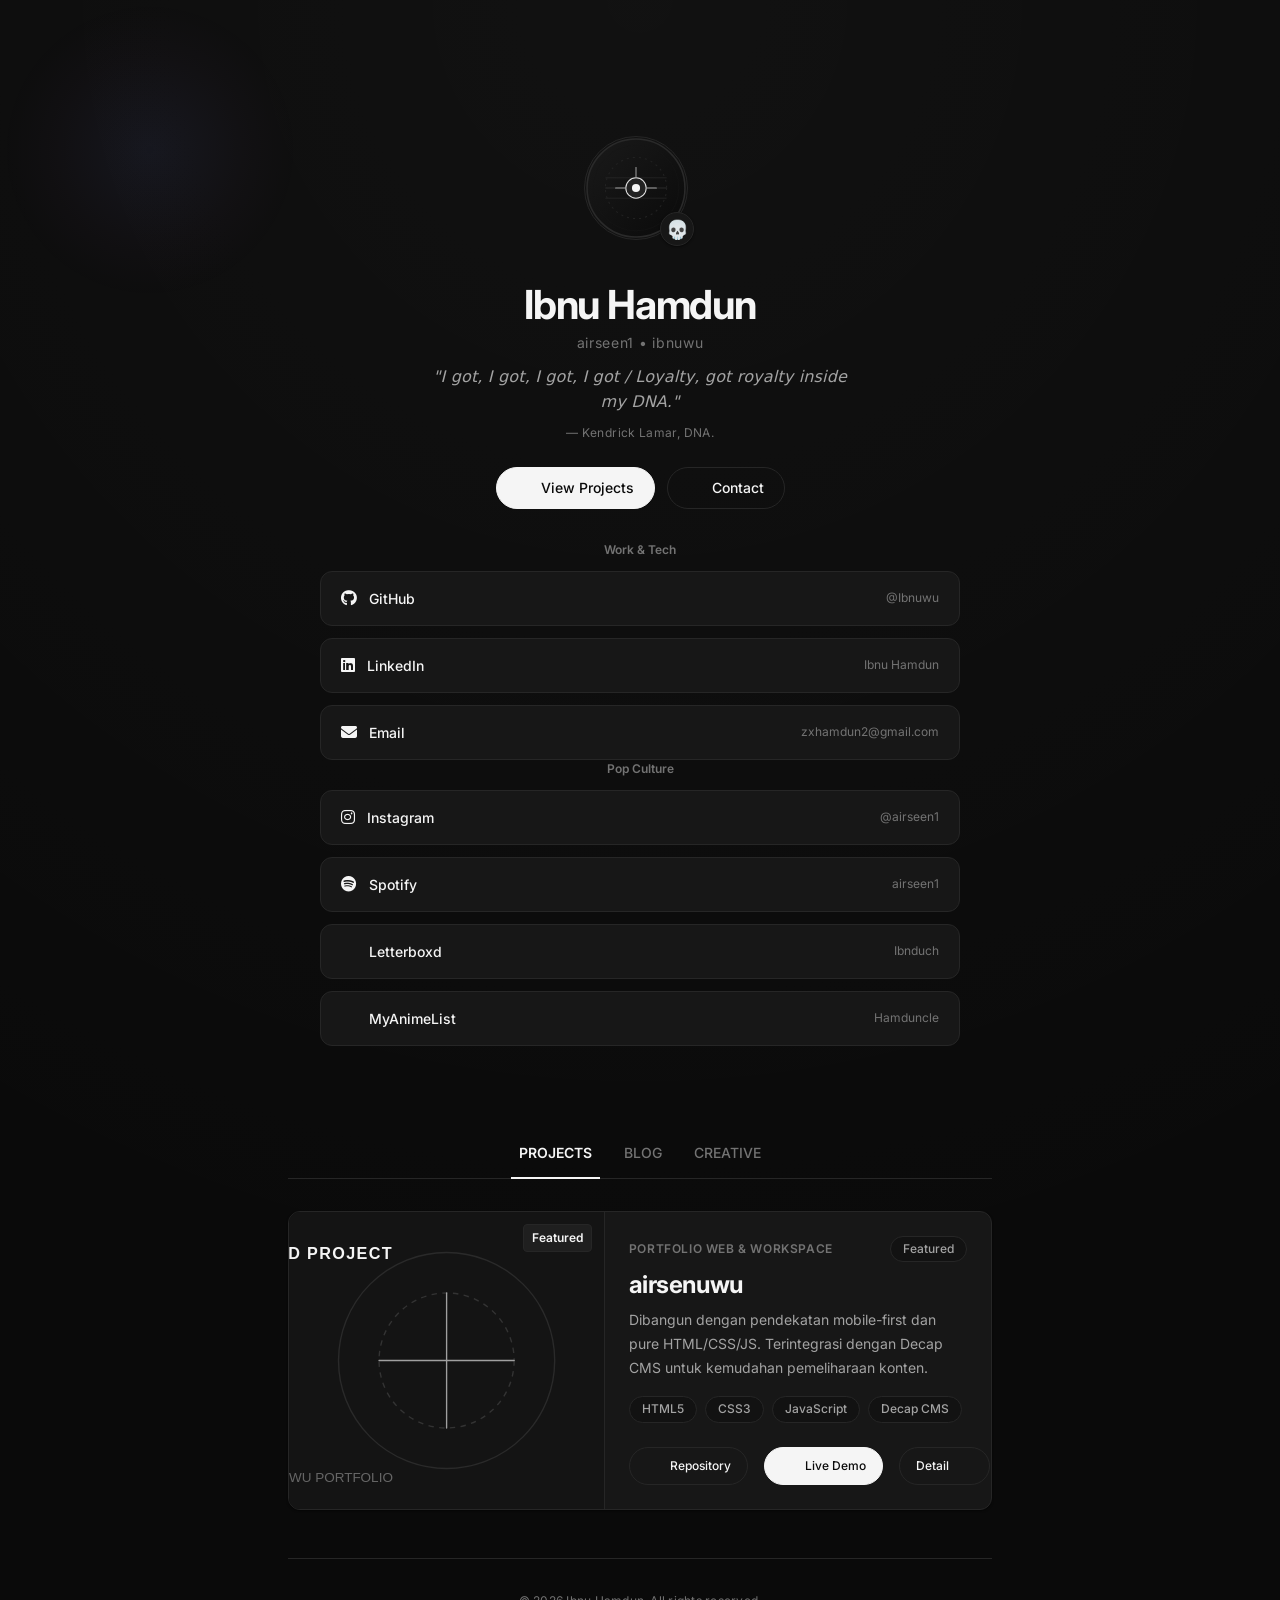
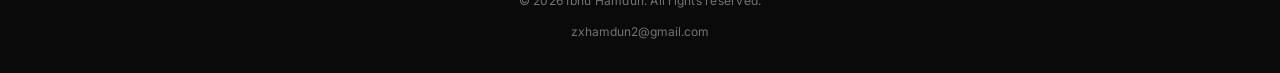
==== commit cfa551fa: "fix: touch targets, kendrick bio, updated tools, email-only footer, extreme speed optimization" ====
--- a/index.html
+++ b/index.html
@@ -54,11 +54,11 @@
       <!-- Section: Hero -->
       <section id="hero" class="w-full fade-in delay-1">
         
-        <!-- Avatar Wrapper with Info Icon Trigger -->
+        <!-- Avatar Wrapper with Skull Icon Trigger -->
         <div class="hero-avatar-wrapper fade-in delay-1">
           <img id="profile-avatar" src="assets/images/profile/avatar.svg" alt="Ibnu Hamdun Profile Picture" class="hero-avatar" width="104" height="104" decoding="async">
-          <button id="about-trigger" class="info-trigger-btn" aria-label="About Ibnu Hamdun" title="About airseen1">
-            <i data-lucide="info" class="icon-sm" aria-hidden="true"></i>
+          <button id="about-trigger" class="info-trigger-btn" aria-label="About airseen1" title="About airseen1">
+            <span aria-hidden="true">💀</span>
           </button>
         </div>
 
@@ -70,15 +70,12 @@
           <span id="profile-nickname" class="hero-nickname">airseen1 &bull; ibnuwu</span>
         </div>
 
-        <!-- Modern Clean Bio -->
-        <p class="hero-intro text-sm text-secondary mb-4 fade-in delay-2" style="max-width: 480px; margin-inline: auto; line-height: 1.6;">
-          Tech Enthusiast &amp; Visual Creator. Living at the intersection of technology and visual storytelling—spending my days diving into software architecture and my nights sketching or exploring history.
-        </p>
-
-        <!-- Quote / Bio -->
-        <blockquote class="hero-quote fade-in delay-2 mb-6">
-          <p id="profile-quote">"I got loyalty, got royalty inside my DNA"</p>
-          <cite id="profile-quote-source">— Kendrick Lamar, DNA.</cite>
+        <!-- Kendrick Lamar Lyric Bio -->
+        <blockquote class="hero-quote fade-in delay-2 my-5">
+          <p id="profile-quote" class="text-sm text-secondary italic fw-medium" style="max-width: 440px; margin-inline: auto; line-height: 1.6;">
+            "I got, I got, I got, I got / Loyalty, got royalty inside my DNA."
+          </p>
+          <cite id="profile-quote-source" class="text-xs text-tertiary block mt-1">— Kendrick Lamar, DNA.</cite>
         </blockquote>
 
         <!-- Primary Call To Actions -->
@@ -93,94 +90,66 @@
           </a>
         </div>
 
-        <!-- Symmetrical Social Links Cards Grid -->
-        <div class="social-cards-grid grid grid-cols-1 md:grid-cols-2 gap-4 w-full text-left fade-in delay-3" style="max-width: 640px; margin-inline: auto;">
+        <!-- Touch-Target Spacious Social Links Grid (Min 48px height, 1 col mobile, 2 col desktop, 1rem gap) -->
+        <div class="social-grid grid grid-cols-1 md:grid-cols-2 gap-4 w-full text-left fade-in delay-3" style="max-width: 640px; margin-inline: auto;">
           
-          <!-- Card 1: Work & Tech -->
-          <div class="card p-5 flex flex-col justify-between">
-            <div>
-              <div class="flex items-center gap-2 mb-3 text-xs fw-semibold text-tertiary uppercase tracking-wider">
-                <i data-lucide="code-2" class="icon-sm text-tertiary"></i>
-                <span>Work &amp; Tech</span>
-              </div>
-              <ul class="social-links-list flex flex-col gap-2.5">
-                <li>
-                  <a href="https://github.com/Ibnuwu" target="_blank" rel="noopener noreferrer" class="social-card-item flex items-center justify-between text-xs text-secondary hover:text-primary transition-colors">
-                    <span class="flex items-center gap-2">
-                      <i class="fa-brands fa-github text-sm"></i>
-                      <span>GitHub</span>
-                    </span>
-                    <span class="text-tertiary font-mono">@Ibnuwu</span>
-                  </a>
-                </li>
-                <li>
-                  <a href="https://linkedin.com/in/ibnu-hamdun" target="_blank" rel="noopener noreferrer" class="social-card-item flex items-center justify-between text-xs text-secondary hover:text-primary transition-colors">
-                    <span class="flex items-center gap-2">
-                      <i class="fa-brands fa-linkedin text-sm"></i>
-                      <span>LinkedIn</span>
-                    </span>
-                    <span class="text-tertiary font-mono">Ibnu Hamdun</span>
-                  </a>
-                </li>
-                <li>
-                  <a href="mailto:zxhamdun2@gmail.com" class="social-card-item flex items-center justify-between text-xs text-secondary hover:text-primary transition-colors">
-                    <span class="flex items-center gap-2">
-                      <i class="fa-solid fa-envelope text-sm"></i>
-                      <span>Email</span>
-                    </span>
-                    <span class="text-tertiary font-mono">zxhamdun2@gmail.com</span>
-                  </a>
-                </li>
-              </ul>
-            </div>
-          </div>
-
-          <!-- Card 2: Pop Culture -->
-          <div class="card p-5 flex flex-col justify-between">
-            <div>
-              <div class="flex items-center gap-2 mb-3 text-xs fw-semibold text-tertiary uppercase tracking-wider">
-                <i data-lucide="sparkles" class="icon-sm text-tertiary"></i>
-                <span>Pop Culture</span>
-              </div>
-              <ul class="social-links-list flex flex-col gap-2.5">
-                <li>
-                  <a href="https://www.instagram.com/airseen1" target="_blank" rel="noopener noreferrer" class="social-card-item flex items-center justify-between text-xs text-secondary hover:text-primary transition-colors">
-                    <span class="flex items-center gap-2">
-                      <i class="fa-brands fa-instagram text-sm"></i>
-                      <span>Instagram</span>
-                    </span>
-                    <span class="text-tertiary font-mono">@airseen1</span>
-                  </a>
-                </li>
-                <li>
-                  <a href="https://open.spotify.com/user/31ddwjupym4fqk5mhjflhzueko7q" target="_blank" rel="noopener noreferrer" class="social-card-item flex items-center justify-between text-xs text-secondary hover:text-primary transition-colors">
-                    <span class="flex items-center gap-2">
-                      <i class="fa-brands fa-spotify text-sm"></i>
-                      <span>Spotify</span>
-                    </span>
-                    <span class="text-tertiary font-mono">airseen1</span>
-                  </a>
-                </li>
-                <li>
-                  <a href="https://letterboxd.com/Ibnduch/" target="_blank" rel="noopener noreferrer" class="social-card-item flex items-center justify-between text-xs text-secondary hover:text-primary transition-colors">
-                    <span class="flex items-center gap-2">
-                      <i data-lucide="film" class="icon-sm"></i>
-                      <span>Letterboxd</span>
-                    </span>
-                    <span class="text-tertiary font-mono">Ibnduch</span>
-                  </a>
-                </li>
-                <li>
-                  <a href="https://myanimelist.net/profile/Hamduncle" target="_blank" rel="noopener noreferrer" class="social-card-item flex items-center justify-between text-xs text-secondary hover:text-primary transition-colors">
-                    <span class="flex items-center gap-2">
-                      <i data-lucide="tv" class="icon-sm"></i>
-                      <span>MyAnimeList</span>
-                    </span>
-                    <span class="text-tertiary font-mono">Hamduncle</span>
-                  </a>
-                </li>
-              </ul>
-            </div>
+          <!-- Work & Tech Group -->
+          <div class="flex flex-col gap-3">
+            <span class="text-xs fw-semibold text-tertiary uppercase tracking-wider px-1">Work &amp; Tech</span>
+            <a href="https://github.com/Ibnuwu" target="_blank" rel="noopener noreferrer" class="social-touch-btn">
+              <span class="flex items-center gap-3 text-sm text-primary fw-medium">
+                <i class="fa-brands fa-github text-base" aria-hidden="true"></i>
+                <span>GitHub</span>
+              </span>
+              <span class="text-xs text-tertiary font-mono">@Ibnuwu</span>
+            </a>
+            <a href="https://linkedin.com/in/ibnu-hamdun" target="_blank" rel="noopener noreferrer" class="social-touch-btn">
+              <span class="flex items-center gap-3 text-sm text-primary fw-medium">
+                <i class="fa-brands fa-linkedin text-base" aria-hidden="true"></i>
+                <span>LinkedIn</span>
+              </span>
+              <span class="text-xs text-tertiary font-mono">Ibnu Hamdun</span>
+            </a>
+            <a href="mailto:zxhamdun2@gmail.com" class="social-touch-btn">
+              <span class="flex items-center gap-3 text-sm text-primary fw-medium">
+                <i class="fa-solid fa-envelope text-base" aria-hidden="true"></i>
+                <span>Email</span>
+              </span>
+              <span class="text-xs text-tertiary font-mono">zxhamdun2@gmail.com</span>
+            </a>
+          </div>
+
+          <!-- Pop Culture Group -->
+          <div class="flex flex-col gap-3">
+            <span class="text-xs fw-semibold text-tertiary uppercase tracking-wider px-1">Pop Culture</span>
+            <a href="https://www.instagram.com/airseen1" target="_blank" rel="noopener noreferrer" class="social-touch-btn">
+              <span class="flex items-center gap-3 text-sm text-primary fw-medium">
+                <i class="fa-brands fa-instagram text-base" aria-hidden="true"></i>
+                <span>Instagram</span>
+              </span>
+              <span class="text-xs text-tertiary font-mono">@airseen1</span>
+            </a>
+            <a href="https://open.spotify.com/user/31ddwjupym4fqk5mhjflhzueko7q" target="_blank" rel="noopener noreferrer" class="social-touch-btn">
+              <span class="flex items-center gap-3 text-sm text-primary fw-medium">
+                <i class="fa-brands fa-spotify text-base" aria-hidden="true"></i>
+                <span>Spotify</span>
+              </span>
+              <span class="text-xs text-tertiary font-mono">airseen1</span>
+            </a>
+            <a href="https://letterboxd.com/Ibnduch/" target="_blank" rel="noopener noreferrer" class="social-touch-btn">
+              <span class="flex items-center gap-3 text-sm text-primary fw-medium">
+                <i data-lucide="film" class="icon-sm" aria-hidden="true"></i>
+                <span>Letterboxd</span>
+              </span>
+              <span class="text-xs text-tertiary font-mono">Ibnduch</span>
+            </a>
+            <a href="https://myanimelist.net/profile/Hamduncle" target="_blank" rel="noopener noreferrer" class="social-touch-btn">
+              <span class="flex items-center gap-3 text-sm text-primary fw-medium">
+                <i data-lucide="tv" class="icon-sm" aria-hidden="true"></i>
+                <span>MyAnimeList</span>
+              </span>
+              <span class="text-xs text-tertiary font-mono">Hamduncle</span>
+            </a>
           </div>
 
         </div>
@@ -226,7 +195,7 @@
                   </div>
                   <h3 class="project-title text-xl fw-bold text-primary mb-2">airsenuwu</h3>
                   <p class="project-description text-sm text-secondary mb-4">
-                    Personal portfolio and digital workspace designed with a minimalist dark theme, focused on performance, mobile ergonomics, and decoupled content management.
+                    Dibangun dengan pendekatan mobile-first dan pure HTML/CSS/JS. Terintegrasi dengan Decap CMS untuk kemudahan pemeliharaan konten.
                   </p>
                   <div class="project-tech-stack flex flex-wrap gap-2 mb-6">
                     <span class="pill">HTML5</span>
@@ -285,22 +254,10 @@
       </section>
     </main>
 
-    <!-- Footer -->
-    <footer class="footer-container py-8 border-t border-solid border-border mt-12 fade-in delay-5" id="main-footer">
-      <div class="flex flex-col md:flex-row items-center justify-between gap-4 text-xs text-secondary">
-        <p class="footer-copyright">&copy; 2026 Ibnu Hamdun. All rights reserved.</p>
-
-        <!-- Secondary Social Badges -->
-        <div class="footer-socials flex items-center gap-4">
-          <a href="https://myanimelist.net/profile/Hamduncle" target="_blank" rel="noopener noreferrer" class="footer-social-link text-tertiary hover:text-primary transition-colors" title="MyAnimeList Profile" aria-label="MyAnimeList">
-            <span>MyAnimeList</span>
-          </a>
-          <span class="text-tertiary">&bull;</span>
-          <a href="https://letterboxd.com/Ibnduch/" target="_blank" rel="noopener noreferrer" class="footer-social-link text-tertiary hover:text-primary transition-colors" title="Letterboxd Profile" aria-label="Letterboxd">
-            <span>Letterboxd</span>
-          </a>
-        </div>
-      </div>
+    <!-- Minimal Clean Footer (Email / Contact Link Only) -->
+    <footer class="footer-container py-6 border-t border-solid border-border mt-12 fade-in delay-5 text-center flex flex-col items-center gap-2 text-xs text-secondary" id="main-footer">
+      <p class="footer-copyright">&copy; 2026 Ibnu Hamdun. All rights reserved.</p>
+      <a href="mailto:zxhamdun2@gmail.com" class="text-tertiary hover:text-primary transition-colors font-mono">zxhamdun2@gmail.com</a>
     </footer>
 
   </div>
@@ -319,16 +276,14 @@
           </div>
         </div>
         <div class="about-bio text-sm text-secondary flex flex-col gap-4">
-          <p>
-            Tech Enthusiast &amp; Visual Creator. Living at the intersection of technology and visual storytelling—spending my days diving into software architecture and my nights sketching or exploring history.
+          <p class="italic fw-medium text-primary">
+            "I got, I got, I got, I got / Loyalty, got royalty inside my DNA."
           </p>
           <div class="daily-tools-section pt-3 border-t border-solid border-border">
             <span class="text-xs fw-semibold text-tertiary uppercase tracking-wider block mb-2">Daily Tools</span>
-            <div class="flex flex-wrap gap-2 text-xs">
-              <span class="pill">Clip Studio Paint</span>
-              <span class="pill">Google Workspace</span>
-              <span class="pill">Microsoft Office Suite</span>
-            </div>
+            <p class="text-xs text-secondary font-mono leading-relaxed">
+              Code Editor / Clip Studio Paint / Google Workspace / MS Office / Buku Sketching Tradisional
+            </p>
           </div>
         </div>
       </div>
--- a/assets/css/components.css
+++ b/assets/css/components.css
@@ -34,28 +34,55 @@
   transform: scale(1.03);
 }
 
-/* Info Icon Trigger on Hero Avatar */
+/* Skull Icon Trigger on Hero Avatar */
 .info-trigger-btn {
   position: absolute;
   bottom: 2px;
   right: 2px;
-  width: 30px;
-  height: 30px;
+  width: 34px;
+  height: 34px;
   border-radius: var(--radius-full);
   background-color: var(--bg-card);
   border: 1px solid var(--border);
-  color: var(--text-secondary);
+  color: var(--text-primary);
   display: flex;
   align-items: center;
   justify-content: center;
   cursor: pointer;
+  font-size: 1.15rem;
+  line-height: 1;
   transition: all var(--transition-fast);
+  box-shadow: var(--shadow-sm);
 }
 
 .info-trigger-btn:hover {
-  color: var(--text-primary);
   border-color: var(--border-hover);
-  background-color: var(--bg-secondary);
+  background-color: var(--bg-elevated);
+  transform: scale(1.1);
+}
+
+/* Touch-Target Block Buttons for Social Links (Min height 48px) */
+.social-touch-btn {
+  display: flex;
+  align-items: center;
+  justify-content: space-between;
+  min-height: 48px;
+  padding: 1rem 1.25rem;
+  border-radius: var(--radius-md);
+  background-color: var(--bg-card);
+  border: 1px solid var(--border);
+  text-decoration: none;
+  transition: border-color var(--transition-fast), background-color var(--transition-fast), transform var(--transition-fast);
+}
+
+.social-touch-btn:hover {
+  border-color: var(--border-hover);
+  background-color: var(--bg-elevated);
+  transform: translateY(-1px);
+}
+
+.social-touch-btn:active {
+  transform: translateY(0);
 }
 
 /* Buttons */
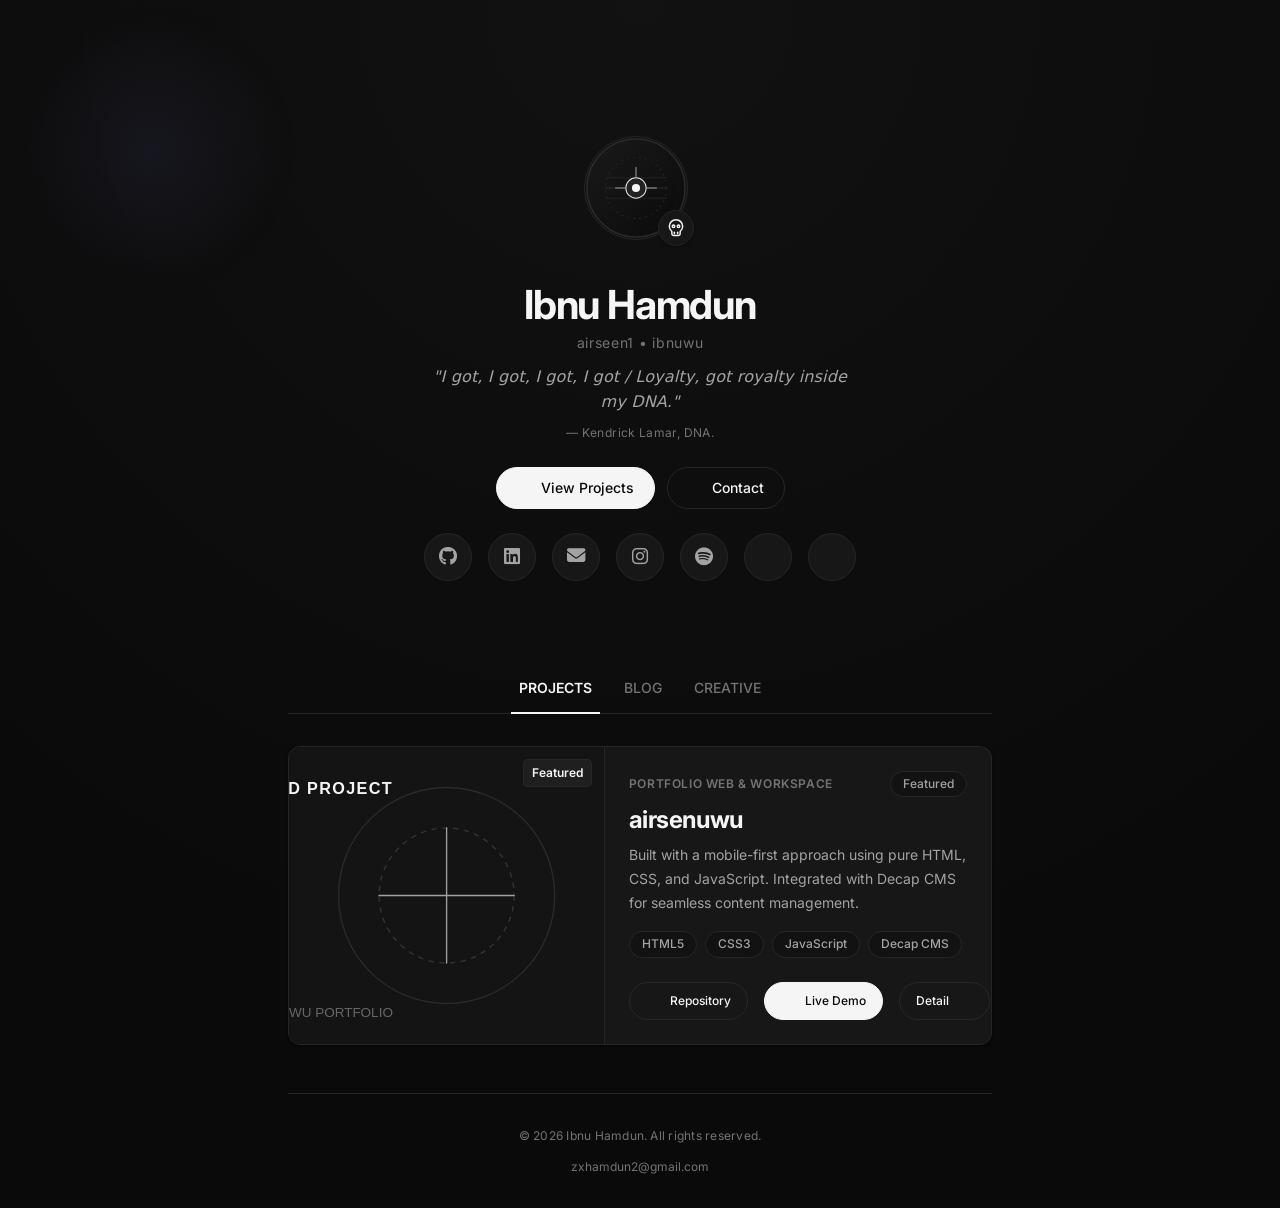
==== commit 45b0efc1: "feat: SVG skull, icon-only social dock, pro modal bio, mobile css overflow fixes, updated desc" ====
--- a/index.html
+++ b/index.html
@@ -54,11 +54,17 @@
       <!-- Section: Hero -->
       <section id="hero" class="w-full fade-in delay-1">
         
-        <!-- Avatar Wrapper with Skull Icon Trigger -->
+        <!-- Avatar Wrapper with SVG Skull Trigger -->
         <div class="hero-avatar-wrapper fade-in delay-1">
           <img id="profile-avatar" src="assets/images/profile/avatar.svg" alt="Ibnu Hamdun Profile Picture" class="hero-avatar" width="104" height="104" decoding="async">
           <button id="about-trigger" class="info-trigger-btn" aria-label="About airseen1" title="About airseen1">
-            <span aria-hidden="true">💀</span>
+            <svg xmlns="http://www.w3.org/2000/svg" width="22" height="22" viewBox="0 0 24 24" fill="none" stroke="currentColor" stroke-width="1.75" stroke-linecap="round" stroke-linejoin="round" aria-hidden="true">
+              <path d="M12 2a8 8 0 0 0-8 8c0 2.5 1.2 4.7 3 6.1V19a2 2 0 0 0 2 2h6a2 2 0 0 0 2-2v-2.9c1.8-1.4 3-3.6 3-6.1a8 8 0 0 0-8-8z"/>
+              <circle cx="9" cy="10" r="1.5"/>
+              <circle cx="15" cy="10" r="1.5"/>
+              <path d="M10 17v2"/>
+              <path d="M14 17v2"/>
+            </svg>
           </button>
         </div>
 
@@ -79,7 +85,7 @@
         </blockquote>
 
         <!-- Primary Call To Actions -->
-        <div class="hero-actions flex justify-center gap-3 mb-8 fade-in delay-3">
+        <div class="hero-actions flex justify-center gap-3 mb-6 fade-in delay-3">
           <a href="#content-nav" id="cta-projects" class="btn btn-primary btn-hero">
             <i data-lucide="layout-grid" class="icon-sm" aria-hidden="true"></i>
             <span>View Projects</span>
@@ -90,68 +96,29 @@
           </a>
         </div>
 
-        <!-- Touch-Target Spacious Social Links Grid (Min 48px height, 1 col mobile, 2 col desktop, 1rem gap) -->
-        <div class="social-grid grid grid-cols-1 md:grid-cols-2 gap-4 w-full text-left fade-in delay-3" style="max-width: 640px; margin-inline: auto;">
-          
-          <!-- Work & Tech Group -->
-          <div class="flex flex-col gap-3">
-            <span class="text-xs fw-semibold text-tertiary uppercase tracking-wider px-1">Work &amp; Tech</span>
-            <a href="https://github.com/Ibnuwu" target="_blank" rel="noopener noreferrer" class="social-touch-btn">
-              <span class="flex items-center gap-3 text-sm text-primary fw-medium">
-                <i class="fa-brands fa-github text-base" aria-hidden="true"></i>
-                <span>GitHub</span>
-              </span>
-              <span class="text-xs text-tertiary font-mono">@Ibnuwu</span>
-            </a>
-            <a href="https://linkedin.com/in/ibnu-hamdun" target="_blank" rel="noopener noreferrer" class="social-touch-btn">
-              <span class="flex items-center gap-3 text-sm text-primary fw-medium">
-                <i class="fa-brands fa-linkedin text-base" aria-hidden="true"></i>
-                <span>LinkedIn</span>
-              </span>
-              <span class="text-xs text-tertiary font-mono">Ibnu Hamdun</span>
-            </a>
-            <a href="mailto:zxhamdun2@gmail.com" class="social-touch-btn">
-              <span class="flex items-center gap-3 text-sm text-primary fw-medium">
-                <i class="fa-solid fa-envelope text-base" aria-hidden="true"></i>
-                <span>Email</span>
-              </span>
-              <span class="text-xs text-tertiary font-mono">zxhamdun2@gmail.com</span>
-            </a>
-          </div>
-
-          <!-- Pop Culture Group -->
-          <div class="flex flex-col gap-3">
-            <span class="text-xs fw-semibold text-tertiary uppercase tracking-wider px-1">Pop Culture</span>
-            <a href="https://www.instagram.com/airseen1" target="_blank" rel="noopener noreferrer" class="social-touch-btn">
-              <span class="flex items-center gap-3 text-sm text-primary fw-medium">
-                <i class="fa-brands fa-instagram text-base" aria-hidden="true"></i>
-                <span>Instagram</span>
-              </span>
-              <span class="text-xs text-tertiary font-mono">@airseen1</span>
-            </a>
-            <a href="https://open.spotify.com/user/31ddwjupym4fqk5mhjflhzueko7q" target="_blank" rel="noopener noreferrer" class="social-touch-btn">
-              <span class="flex items-center gap-3 text-sm text-primary fw-medium">
-                <i class="fa-brands fa-spotify text-base" aria-hidden="true"></i>
-                <span>Spotify</span>
-              </span>
-              <span class="text-xs text-tertiary font-mono">airseen1</span>
-            </a>
-            <a href="https://letterboxd.com/Ibnduch/" target="_blank" rel="noopener noreferrer" class="social-touch-btn">
-              <span class="flex items-center gap-3 text-sm text-primary fw-medium">
-                <i data-lucide="film" class="icon-sm" aria-hidden="true"></i>
-                <span>Letterboxd</span>
-              </span>
-              <span class="text-xs text-tertiary font-mono">Ibnduch</span>
-            </a>
-            <a href="https://myanimelist.net/profile/Hamduncle" target="_blank" rel="noopener noreferrer" class="social-touch-btn">
-              <span class="flex items-center gap-3 text-sm text-primary fw-medium">
-                <i data-lucide="tv" class="icon-sm" aria-hidden="true"></i>
-                <span>MyAnimeList</span>
-              </span>
-              <span class="text-xs text-tertiary font-mono">Hamduncle</span>
-            </a>
-          </div>
-
+        <!-- Sleek Minimalist Icon Dock (Min 48px touch target size) -->
+        <div class="icon-dock flex flex-wrap justify-center items-center gap-4 my-6 fade-in delay-3" aria-label="Social &amp; Professional Profiles">
+          <a href="https://github.com/Ibnuwu" target="_blank" rel="noopener noreferrer" class="dock-icon-btn" aria-label="GitHub Profile" title="GitHub (@Ibnuwu)">
+            <i class="fa-brands fa-github" aria-hidden="true"></i>
+          </a>
+          <a href="https://linkedin.com/in/ibnu-hamdun" target="_blank" rel="noopener noreferrer" class="dock-icon-btn" aria-label="LinkedIn Profile" title="LinkedIn (Ibnu Hamdun)">
+            <i class="fa-brands fa-linkedin" aria-hidden="true"></i>
+          </a>
+          <a href="mailto:zxhamdun2@gmail.com" class="dock-icon-btn" aria-label="Email airseen1" title="Email (zxhamdun2@gmail.com)">
+            <i class="fa-solid fa-envelope" aria-hidden="true"></i>
+          </a>
+          <a href="https://www.instagram.com/airseen1" target="_blank" rel="noopener noreferrer" class="dock-icon-btn" aria-label="Instagram Profile" title="Instagram (@airseen1)">
+            <i class="fa-brands fa-instagram" aria-hidden="true"></i>
+          </a>
+          <a href="https://open.spotify.com/user/31ddwjupym4fqk5mhjflhzueko7q" target="_blank" rel="noopener noreferrer" class="dock-icon-btn" aria-label="Spotify Profile" title="Spotify (airseen1)">
+            <i class="fa-brands fa-spotify" aria-hidden="true"></i>
+          </a>
+          <a href="https://letterboxd.com/Ibnduch/" target="_blank" rel="noopener noreferrer" class="dock-icon-btn" aria-label="Letterboxd Profile" title="Letterboxd (Ibnduch)">
+            <i data-lucide="film" class="icon-md" aria-hidden="true"></i>
+          </a>
+          <a href="https://myanimelist.net/profile/Hamduncle" target="_blank" rel="noopener noreferrer" class="dock-icon-btn" aria-label="MyAnimeList Profile" title="MyAnimeList (Hamduncle)">
+            <i data-lucide="tv" class="icon-md" aria-hidden="true"></i>
+          </a>
         </div>
 
       </section>
@@ -195,7 +162,7 @@
                   </div>
                   <h3 class="project-title text-xl fw-bold text-primary mb-2">airsenuwu</h3>
                   <p class="project-description text-sm text-secondary mb-4">
-                    Dibangun dengan pendekatan mobile-first dan pure HTML/CSS/JS. Terintegrasi dengan Decap CMS untuk kemudahan pemeliharaan konten.
+                    Built with a mobile-first approach using pure HTML, CSS, and JavaScript. Integrated with Decap CMS for seamless content management.
                   </p>
                   <div class="project-tech-stack flex flex-wrap gap-2 mb-6">
                     <span class="pill">HTML5</span>
@@ -276,13 +243,13 @@
           </div>
         </div>
         <div class="about-bio text-sm text-secondary flex flex-col gap-4">
-          <p class="italic fw-medium text-primary">
-            "I got, I got, I got, I got / Loyalty, got royalty inside my DNA."
+          <p class="leading-relaxed text-secondary">
+            Information Systems student &amp; Tech Enthusiast. Living at the intersection of technology and visual storytelling—spending my days diving into software architecture and my nights sketching or exploring history.
           </p>
           <div class="daily-tools-section pt-3 border-t border-solid border-border">
             <span class="text-xs fw-semibold text-tertiary uppercase tracking-wider block mb-2">Daily Tools</span>
             <p class="text-xs text-secondary font-mono leading-relaxed">
-              Code Editor / Clip Studio Paint / Google Workspace / MS Office / Buku Sketching Tradisional
+              Code Editor / Clip Studio Paint / Google Workspace / MS Office / Traditional Sketchbook
             </p>
           </div>
         </div>
--- a/assets/css/base.css
+++ b/assets/css/base.css
@@ -16,6 +16,9 @@
   scroll-behavior: smooth;
   -webkit-text-size-adjust: 100%;
   text-size-adjust: 100%;
+  width: 100%;
+  max-width: 100vw;
+  overflow-x: hidden;
 }
 
 body {
@@ -28,7 +31,16 @@
   background-image: radial-gradient(circle at 50% 0%, rgba(255, 255, 255, 0.03) 0%, transparent 75%);
   -webkit-font-smoothing: antialiased;
   -moz-osx-font-smoothing: grayscale;
+  width: 100%;
+  max-width: 100vw;
   overflow-x: hidden;
+}
+
+.container, .card, .project-card, .tab-panel, .hero-quote, .icon-dock {
+  max-width: 100%;
+  box-sizing: border-box;
+  overflow-wrap: break-word;
+  word-wrap: break-word;
 }
 
 img,
--- a/assets/css/components.css
+++ b/assets/css/components.css
@@ -39,8 +39,8 @@
   position: absolute;
   bottom: 2px;
   right: 2px;
-  width: 34px;
-  height: 34px;
+  width: 36px;
+  height: 36px;
   border-radius: var(--radius-full);
   background-color: var(--bg-card);
   border: 1px solid var(--border);
@@ -49,40 +49,69 @@
   align-items: center;
   justify-content: center;
   cursor: pointer;
-  font-size: 1.15rem;
-  line-height: 1;
   transition: all var(--transition-fast);
   box-shadow: var(--shadow-sm);
+  box-sizing: border-box;
 }
 
 .info-trigger-btn:hover {
   border-color: var(--border-hover);
   background-color: var(--bg-elevated);
-  transform: scale(1.1);
-}
-
-/* Touch-Target Block Buttons for Social Links (Min height 48px) */
-.social-touch-btn {
-  display: flex;
-  align-items: center;
-  justify-content: space-between;
+  transform: scale(1.08);
+}
+
+.info-trigger-btn svg {
+  width: 20px;
+  height: 20px;
+  stroke: var(--text-primary);
+}
+
+/* Minimalist Icon Dock (Min 48px Touch Targets) */
+.icon-dock {
+  display: flex;
+  flex-wrap: wrap;
+  justify-content: center;
+  align-items: center;
+  gap: var(--space-4);
+  width: 100%;
+  max-width: 100%;
+  box-sizing: border-box;
+}
+
+.dock-icon-btn {
+  display: inline-flex;
+  align-items: center;
+  justify-content: center;
+  width: 48px;
+  height: 48px;
+  min-width: 48px;
   min-height: 48px;
-  padding: 1rem 1.25rem;
-  border-radius: var(--radius-md);
+  border-radius: var(--radius-full);
   background-color: var(--bg-card);
   border: 1px solid var(--border);
+  color: var(--text-secondary);
+  font-size: 1.15rem;
   text-decoration: none;
-  transition: border-color var(--transition-fast), background-color var(--transition-fast), transform var(--transition-fast);
-}
-
-.social-touch-btn:hover {
+  transition: border-color var(--transition-fast), background-color var(--transition-fast), color var(--transition-fast), transform var(--transition-fast);
+  -webkit-tap-highlight-color: transparent;
+  box-sizing: border-box;
+}
+
+.dock-icon-btn:hover {
+  color: var(--text-primary);
   border-color: var(--border-hover);
   background-color: var(--bg-elevated);
-  transform: translateY(-1px);
-}
-
-.social-touch-btn:active {
+  transform: translateY(-2px);
+}
+
+.dock-icon-btn:active {
   transform: translateY(0);
+}
+
+.dock-icon-btn svg {
+  width: 20px;
+  height: 20px;
+  stroke-width: 1.75px;
 }
 
 /* Buttons */
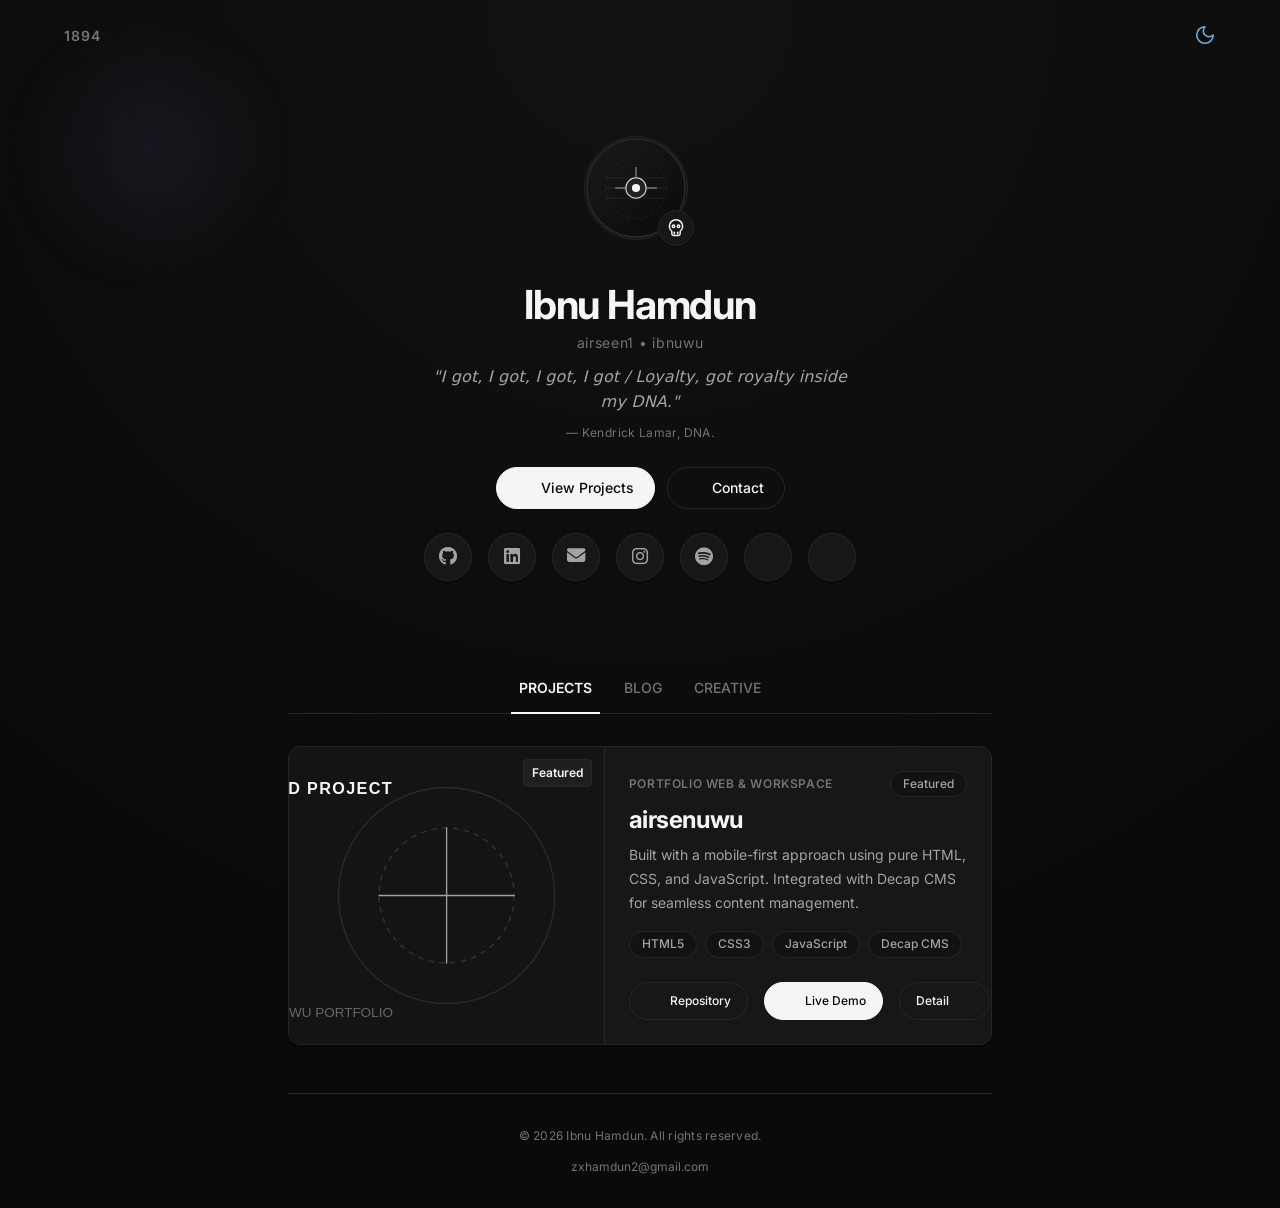
==== commit 8273ca0c: "style: add Man City tribute header, bio update, and lightweight css fade-up, float, and hover animat" ====
--- a/index.html
+++ b/index.html
@@ -40,6 +40,16 @@
   <link rel="stylesheet" href="assets/css/responsive.css">
 </head>
 <body>
+
+  <!-- Man City Tribute Top Header -->
+  <div class="top-header" id="top-header">
+    <span class="top-header-year">1894</span>
+    <div class="top-header-moon">
+      <svg xmlns="http://www.w3.org/2000/svg" width="22" height="22" viewBox="0 0 24 24" fill="none" stroke="#6CABDD" stroke-width="1.75" stroke-linecap="round" stroke-linejoin="round" aria-hidden="true">
+        <path d="M12 3a6 6 0 0 0 9 9 9 9 0 1 1-9-9Z"/>
+      </svg>
+    </div>
+  </div>
 
   <!-- App Container -->
   <div class="container flex flex-col min-h-screen">
@@ -244,7 +254,7 @@
         </div>
         <div class="about-bio text-sm text-secondary flex flex-col gap-4">
           <p class="leading-relaxed text-secondary">
-            Information Systems student &amp; Tech Enthusiast. Living at the intersection of technology and visual storytelling—spending my days diving into software architecture and my nights sketching or exploring history.
+            Information Systems student, Tech Enthusiast, and a massive Manchester City fan. Living at the intersection of technology and visual storytelling—spending my days diving into software architecture and my nights sketching, exploring history, or watching City play.
           </p>
           <div class="daily-tools-section pt-3 border-t border-solid border-border">
             <span class="text-xs fw-semibold text-tertiary uppercase tracking-wider block mb-2">Daily Tools</span>
--- a/assets/css/base.css
+++ b/assets/css/base.css
@@ -409,3 +409,95 @@
     transform: translateX(100%);
   }
 }
+
+/* ==========================================================
+   Man City Tribute — Top Header
+   ========================================================== */
+.top-header {
+  position: absolute;
+  top: 0;
+  left: 0;
+  width: 100%;
+  display: flex;
+  justify-content: space-between;
+  align-items: center;
+  padding: 1.5rem 5%;
+  box-sizing: border-box;
+  z-index: 50;
+  pointer-events: none;
+}
+
+.top-header-year {
+  font-family: var(--font-family);
+  font-size: var(--fs-sm);
+  font-weight: 600;
+  letter-spacing: 1px;
+  color: #a3a3a3;
+  opacity: 0.7;
+  transition: opacity 0.3s ease;
+  pointer-events: auto;
+  user-select: none;
+}
+
+.top-header-year:hover {
+  opacity: 1;
+}
+
+.top-header-moon {
+  pointer-events: auto;
+  line-height: 0;
+  animation: float 3s ease-in-out infinite;
+}
+
+.top-header-moon svg {
+  display: inline-block;
+  width: 22px;
+  height: 22px;
+}
+
+/* ==========================================================
+   Lightweight CSS Animations
+   ========================================================== */
+
+/* --- Initial Load: Staggered Fade-Up --- */
+@keyframes fadeUp {
+  from {
+    opacity: 0;
+    transform: translateY(20px);
+  }
+  to {
+    opacity: 1;
+    transform: translateY(0);
+  }
+}
+
+.hero-avatar-wrapper {
+  animation: fadeUp 0.6s ease-out forwards;
+}
+
+.hero-meta {
+  animation: fadeUp 0.6s ease-out forwards;
+}
+
+.icon-dock {
+  animation: fadeUp 0.6s ease-out 0.2s forwards;
+  opacity: 0;
+}
+
+.hero-actions {
+  animation: fadeUp 0.6s ease-out 0.4s forwards;
+  opacity: 0;
+}
+
+/* --- Moon Float Animation --- */
+@keyframes float {
+  0% {
+    transform: translateY(0px);
+  }
+  50% {
+    transform: translateY(-3px);
+  }
+  100% {
+    transform: translateY(0px);
+  }
+}
--- a/assets/css/components.css
+++ b/assets/css/components.css
@@ -57,7 +57,8 @@
 .info-trigger-btn:hover {
   border-color: var(--border-hover);
   background-color: var(--bg-elevated);
-  transform: scale(1.08);
+  transform: rotate(10deg) scale(1.1);
+  transition: all 0.2s ease;
 }
 
 .info-trigger-btn svg {
@@ -92,7 +93,12 @@
   color: var(--text-secondary);
   font-size: 1.15rem;
   text-decoration: none;
-  transition: border-color var(--transition-fast), background-color var(--transition-fast), color var(--transition-fast), transform var(--transition-fast);
+  transition: transform 0.3s cubic-bezier(0.175, 0.885, 0.32, 1.275),
+              opacity 0.3s ease,
+              border-color var(--transition-fast),
+              background-color var(--transition-fast),
+              color var(--transition-fast),
+              filter 0.3s ease;
   -webkit-tap-highlight-color: transparent;
   box-sizing: border-box;
 }
@@ -101,7 +107,8 @@
   color: var(--text-primary);
   border-color: var(--border-hover);
   background-color: var(--bg-elevated);
-  transform: translateY(-2px);
+  transform: scale(1.1) translateY(-3px);
+  filter: drop-shadow(0 4px 6px rgba(255, 255, 255, 0.1));
 }
 
 .dock-icon-btn:active {
@@ -124,7 +131,12 @@
   border-radius: var(--radius-full);
   font-size: var(--fs-sm);
   font-weight: var(--fw-medium);
-  transition: all var(--transition-normal);
+  transition: transform 0.3s cubic-bezier(0.175, 0.885, 0.32, 1.275),
+              opacity 0.3s ease,
+              background-color var(--transition-normal),
+              border-color var(--transition-normal),
+              box-shadow var(--transition-normal),
+              color var(--transition-normal);
   text-decoration: none;
   cursor: pointer;
 }
@@ -143,7 +155,7 @@
 .btn-primary:hover {
   background-color: #ffffff;
   border-color: #ffffff;
-  transform: translateY(-1px);
+  transform: scale(1.05) translateY(-3px);
 }
 
 .btn-outline {
@@ -155,7 +167,7 @@
 .btn-outline:hover {
   border-color: var(--border-hover);
   background-color: var(--bg-card);
-  transform: translateY(-1px);
+  transform: scale(1.05) translateY(-3px);
 }
 
 /* --- Hidden Modals Utility --- */
